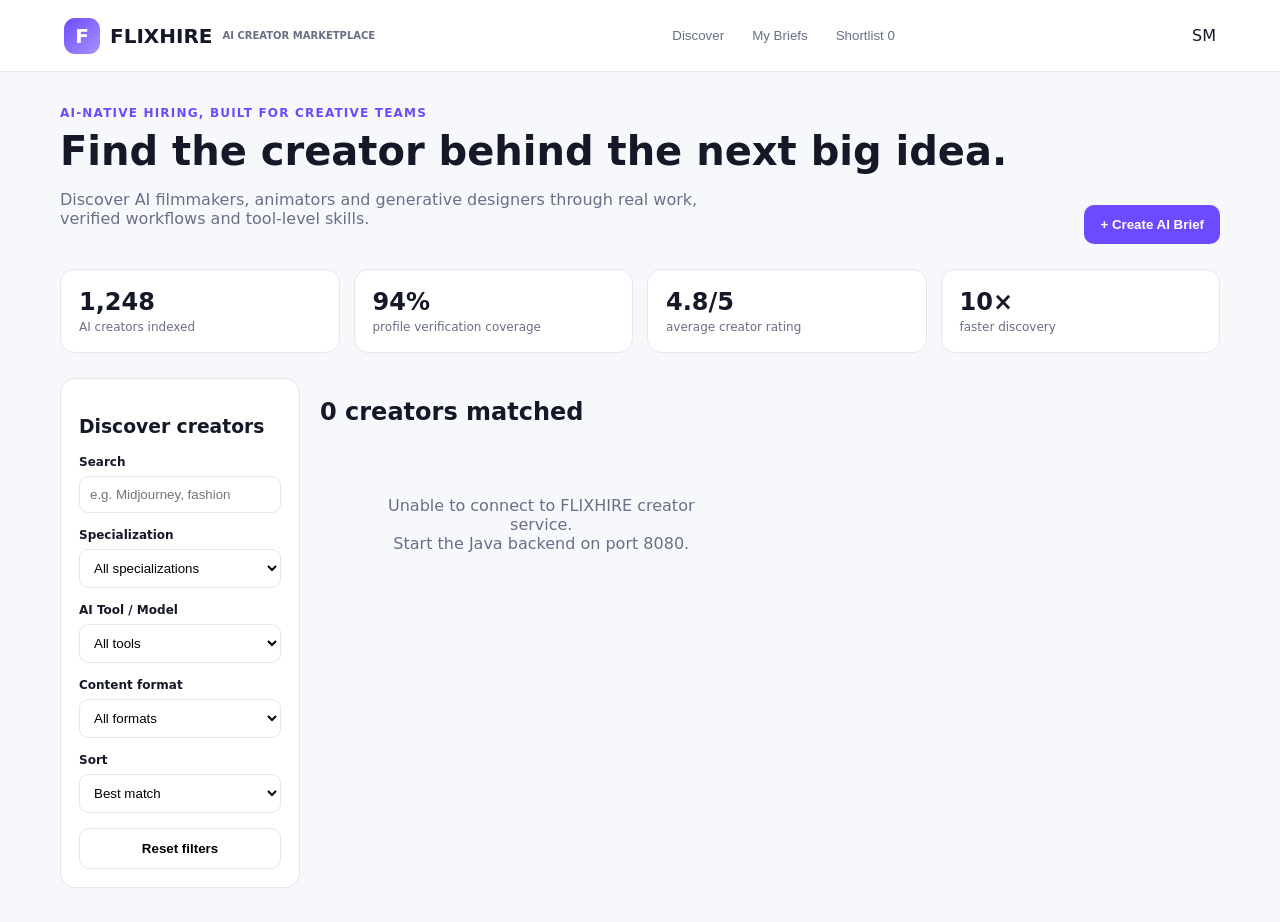
==== index.html @ e0f30b44 "Add files via upload" ====
<!doctype html><html lang="en"><head><meta charset="UTF-8"><meta name="viewport" content="width=device-width,initial-scale=1">
<title>FLIXHIRE — AI Creator Marketplace</title>
<style>
:root{--bg:#f7f8fc;--card:#fff;--text:#151827;--muted:#697084;--line:#e5e7ef;--accent:#6d4aff}*{box-sizing:border-box}body{margin:0;font-family:Inter,system-ui,sans-serif;background:var(--bg);color:var(--text)}
header{height:72px;background:#fff;border-bottom:1px solid var(--line);display:flex;align-items:center;justify-content:space-between;padding:0 5%;position:sticky;top:0;z-index:5}.logo{font-weight:900;font-size:20px;display:flex;align-items:center;gap:10px}.mark{width:36px;height:36px;border-radius:11px;background:linear-gradient(135deg,#6d4aff,#aa91ff);color:white;display:grid;place-items:center}nav button{border:0;background:transparent;padding:10px 14px;border-radius:9px;cursor:pointer;color:var(--muted)}nav button:hover{background:#f0eff8;color:var(--text)}
main{max-width:1200px;margin:auto;padding:34px 20px}.hero{display:flex;justify-content:space-between;gap:25px;align-items:end}.eyebrow{color:var(--accent);font-weight:800;font-size:12px;text-transform:uppercase;letter-spacing:.1em}.hero h1{font-size:40px;margin:8px 0}.hero p{color:var(--muted);max-width:680px}.btn{border:0;border-radius:10px;padding:12px 16px;font-weight:750;cursor:pointer}.primary{background:var(--accent);color:#fff}.secondary{background:#fff;border:1px solid var(--line)}
.stats{display:grid;grid-template-columns:repeat(4,1fr);gap:14px;margin:25px 0}.stat{background:var(--card);border:1px solid var(--line);padding:18px;border-radius:14px}.stat b{font-size:24px}.stat span{display:block;color:var(--muted);font-size:12px;margin-top:4px}.layout{display:grid;grid-template-columns:240px 1fr;gap:20px}.panel{background:#fff;border:1px solid var(--line);border-radius:15px}.filters{padding:18px;height:max-content}.field{margin:15px 0}.field label{font-size:12px;font-weight:750;display:block;margin-bottom:7px}.field input,.field select,.field textarea{width:100%;padding:10px;border:1px solid var(--line);border-radius:9px;background:#fff}.grid{display:grid;grid-template-columns:repeat(2,1fr);gap:15px}.card{padding:15px;cursor:pointer}.card:hover{box-shadow:0 15px 35px #1b1e2d12;transform:translateY(-2px)}.cover{height:130px;border-radius:11px;background:linear-gradient(135deg,#17192b,#7059e7);display:flex;align-items:end;padding:13px;color:#fff;font-weight:800}.top{display:flex;justify-content:space-between;margin-top:12px}.person{display:flex;gap:9px;align-items:center}.mini{width:40px;height:40px;border-radius:11px;background:#f0f1f6;display:grid;place-items:center;font-weight:800}.person small{display:block;color:var(--muted)}.verified{font-size:11px;background:#e8f8f1;color:#08764a;padding:5px 8px;border-radius:20px}.tags{display:flex;gap:5px;flex-wrap:wrap;margin:10px 0}.tag{font-size:11px;background:#f0f1f6;padding:5px 7px;border-radius:6px;color:#555d70}.meta{border-top:1px solid var(--line);padding-top:10px;display:flex;justify-content:space-between;color:var(--muted);font-size:12px}.match{color:var(--accent);font-weight:800}.empty{text-align:center;padding:50px;color:var(--muted)}.modal{position:fixed;inset:0;background:#0b0d1680;display:none;align-items:center;justify-content:center;padding:20px;z-index:20}.modal.show{display:flex}.dialog{background:#fff;max-width:720px;width:100%;max-height:90vh;overflow:auto;padding:24px;border-radius:18px}.close{float:right;border:0;background:#f0f1f6;border-radius:8px;width:34px;height:34px;cursor:pointer}.toast{position:fixed;right:20px;bottom:20px;background:#151827;color:#fff;padding:12px 16px;border-radius:10px;display:none;z-index:30}@media(max-width:850px){nav{display:none}.hero{flex-direction:column;align-items:start}.stats{grid-template-columns:1fr 1fr}.layout{grid-template-columns:1fr}.grid{grid-template-columns:1fr}}
</style></head><body><header><div class="logo"><div class="mark">F</div>FLIXHIRE <small style="color:#697084;font-size:10px">AI CREATOR MARKETPLACE</small></div><nav><button onclick="discover()">Discover</button><button onclick="brief()">My Briefs</button><button onclick="shortlisted()">Shortlist <span id="shortCount">0</span></button></nav><div>SM</div></header><main id="app"></main><div id="modal" class="modal" onclick="if(event.target.id==='modal')closeModal()"><div id="dialog" class="dialog"></div></div><div id="toast" class="toast"></div>
<script>
const API='http://localhost:8080/api';let shortlist=new Set(JSON.parse(localStorage.getItem('flixhireShortlist')||'[]'));
const esc=s=>String(s??'').replace(/[&<>"']/g,m=>({'&':'&amp;','<':'&lt;','>':'&gt;','"':'&quot;',"'":'&#39;'}[m]));
function save(){localStorage.setItem('flixhireShortlist',JSON.stringify([...shortlist]));document.getElementById('shortCount').textContent=shortlist.size}function toast(t){let x=document.getElementById('toast');x.textContent=t;x.style.display='block';setTimeout(()=>x.style.display='none',2200)}
function params(){let f=document.getElementById('filterForm');let p=new URLSearchParams(new FormData(f));for(let [k,v] of [...p])if(!v)p.delete(k);return p}
async function load(){let g=document.getElementById('grid');g.innerHTML='<div class="empty">Finding matching creators...</div>';try{let r=await fetch(API+'/creators?'+params());if(!r.ok)throw Error();let d=await r.json();document.getElementById('count').textContent=d.length;g.innerHTML=d.length?d.map(card).join(''):'<div class="empty">No creators match these filters.<br><button class="btn secondary" onclick="resetFilters()">Clear filters</button></div>'}catch(e){g.innerHTML='<div class="empty">Unable to connect to FLIXHIRE creator service.<br>Start the Java backend on port 8080.</div>'}}
function card(c){return `<article class="panel card" onclick="profile(${c.id})"><div class="cover">${esc(c.role)}</div><div class="top"><div class="person"><div class="mini">${esc(c.name.split(' ').map(x=>x[0]).join(''))}</div><div><b>${esc(c.name)}</b><small>${esc(c.role)}</small></div></div>${c.verified?'<span class="verified">✓ Verified</span>':''}</div><div class="tags">${c.tools.map(x=>`<span class="tag">${esc(x)}</span>`).join('')}${c.formats.map(x=>`<span class="tag">${esc(x)}</span>`).join('')}</div><div class="meta"><span>★ ${c.rating} · $${c.rate}/hr</span><span class="match">${c.match}% match</span></div></article>`}
function resetFilters(){document.getElementById('filterForm').reset();load()}async function profile(id){let c=await(await fetch(API+'/creators/'+id)).json();document.getElementById('dialog').innerHTML=`<button class="close" onclick="closeModal()">×</button><h2>${esc(c.name)}</h2><p style="color:#697084">${esc(c.role)} · ${esc(c.specialization)}</p><p>${esc(c.description)}</p><h4>AI tools</h4><div class="tags">${c.tools.map(x=>`<span class="tag">${esc(x)}</span>`).join('')}</div><h4>Workflow</h4><p>${esc(c.workflow)}</p><h4>Match score</h4><strong style="font-size:30px;color:#6d4aff">${c.match}%</strong><p>Based on tools, specialization and content format.</p><button class="btn secondary" onclick="toggle(${c.id})">${shortlist.has(c.id)?'✓ Shortlisted':'＋ Shortlist'}</button> <button class="btn primary" onclick="invite('${esc(c.name)}')">Invite to project</button>`;document.getElementById('modal').classList.add('show')}
function toggle(id){shortlist.has(id)?shortlist.delete(id):shortlist.add(id);save();profile(id);toast(shortlist.has(id)?'Creator added to shortlist':'Removed from shortlist')}function invite(n){closeModal();toast('Invitation sent to '+n)}function closeModal(){document.getElementById('modal').classList.remove('show')}
function brief(){document.getElementById('dialog').innerHTML=`<button class="close" onclick="closeModal()">×</button><div class="eyebrow">AI-ASSISTED BRIEF BUILDER</div><h2>Turn an idea into a creator-ready brief</h2><textarea id="idea" rows="6" placeholder="We need a 20-second premium skincare ad for Instagram..."></textarea><br><br><button class="btn primary" onclick="generateBrief()">✦ Generate structured brief</button><div id="generated"></div>`;document.getElementById('modal').classList.add('show')}
function generateBrief(){let i=esc(document.getElementById('idea').value||'Premium skincare campaign');document.getElementById('generated').innerHTML=`<div style="background:#f2efff;padding:15px;border-radius:12px;margin-top:15px"><b>✦ AI-generated brief</b><p><b>Campaign:</b> Premium skincare social campaign<br><b>Content:</b> 20-second hero video<br><b>Style:</b> Clean, premium, soft morning light<br><b>Platform:</b> Instagram<br><b>Format:</b> 9:16, 1080×1920<br><b>Preferred tools:</b> Runway Gen-3 / Kling<br><b>Idea:</b> ${i}</p><button class="btn primary" onclick="closeModal();toast('Brief published successfully')">Publish brief</button></div>`}
function discover(){app.innerHTML=`<section class="hero"><div><div class="eyebrow">AI-native hiring, built for creative teams</div><h1>Find the creator behind the next big idea.</h1><p>Discover AI filmmakers, animators and generative designers through real work, verified workflows and tool-level skills.</p></div><button class="btn primary" onclick="brief()">+ Create AI Brief</button></section><div class="stats"><div class="stat"><b>1,248</b><span>AI creators indexed</span></div><div class="stat"><b>94%</b><span>profile verification coverage</span></div><div class="stat"><b>4.8/5</b><span>average creator rating</span></div><div class="stat"><b>10×</b><span>faster discovery</span></div></div><div class="layout"><aside class="panel filters"><h3>Discover creators</h3><form id="filterForm" oninput="load()"><div class="field"><label>Search</label><input name="search" placeholder="e.g. Midjourney, fashion"></div><div class="field"><label>Specialization</label><select name="specialization"><option value="">All specializations</option><option>AI Filmmaking</option><option>AI Animation</option><option>Generative Design</option><option>Product Ads</option></select></div><div class="field"><label>AI Tool / Model</label><select name="tool"><option value="">All tools</option><option>Runway Gen-3</option><option>Kling</option><option>Midjourney</option><option>ComfyUI</option><option>Stable Diffusion</option><option>FLUX</option><option>Adobe Firefly</option></select></div><div class="field"><label>Content format</label><select name="format"><option value="">All formats</option><option>Video</option><option>Image</option><option>3D / Animation</option></select></div><div class="field"><label>Sort</label><select name="sort"><option value="match">Best match</option><option value="rating">Top rated</option><option value="rate">Lowest rate</option></select></div></form><button class="btn secondary" style="width:100%" onclick="resetFilters()">Reset filters</button></aside><section><div style="margin-bottom:12px"><h2><span id="count">0</span> creators matched</h2></div><div id="grid" class="grid"></div></section></div>`;load()}
function shortlisted(){app.innerHTML='<h1>Shortlisted Creators</h1><p style="color:#697084">Creators you selected for your projects.</p><div id="grid" class="grid"></div>';fetch(API+'/creators').then(r=>r.json()).then(d=>{let x=d.filter(c=>shortlist.has(c.id));grid.innerHTML=x.length?x.map(card).join(''):'<div class="empty">No creators shortlisted yet. Go to Discover and select creators.</div>'})}
function showShortCount(){document.getElementById('shortCount').textContent=shortlist.size}showShortCount();discover();
</script></body></html>
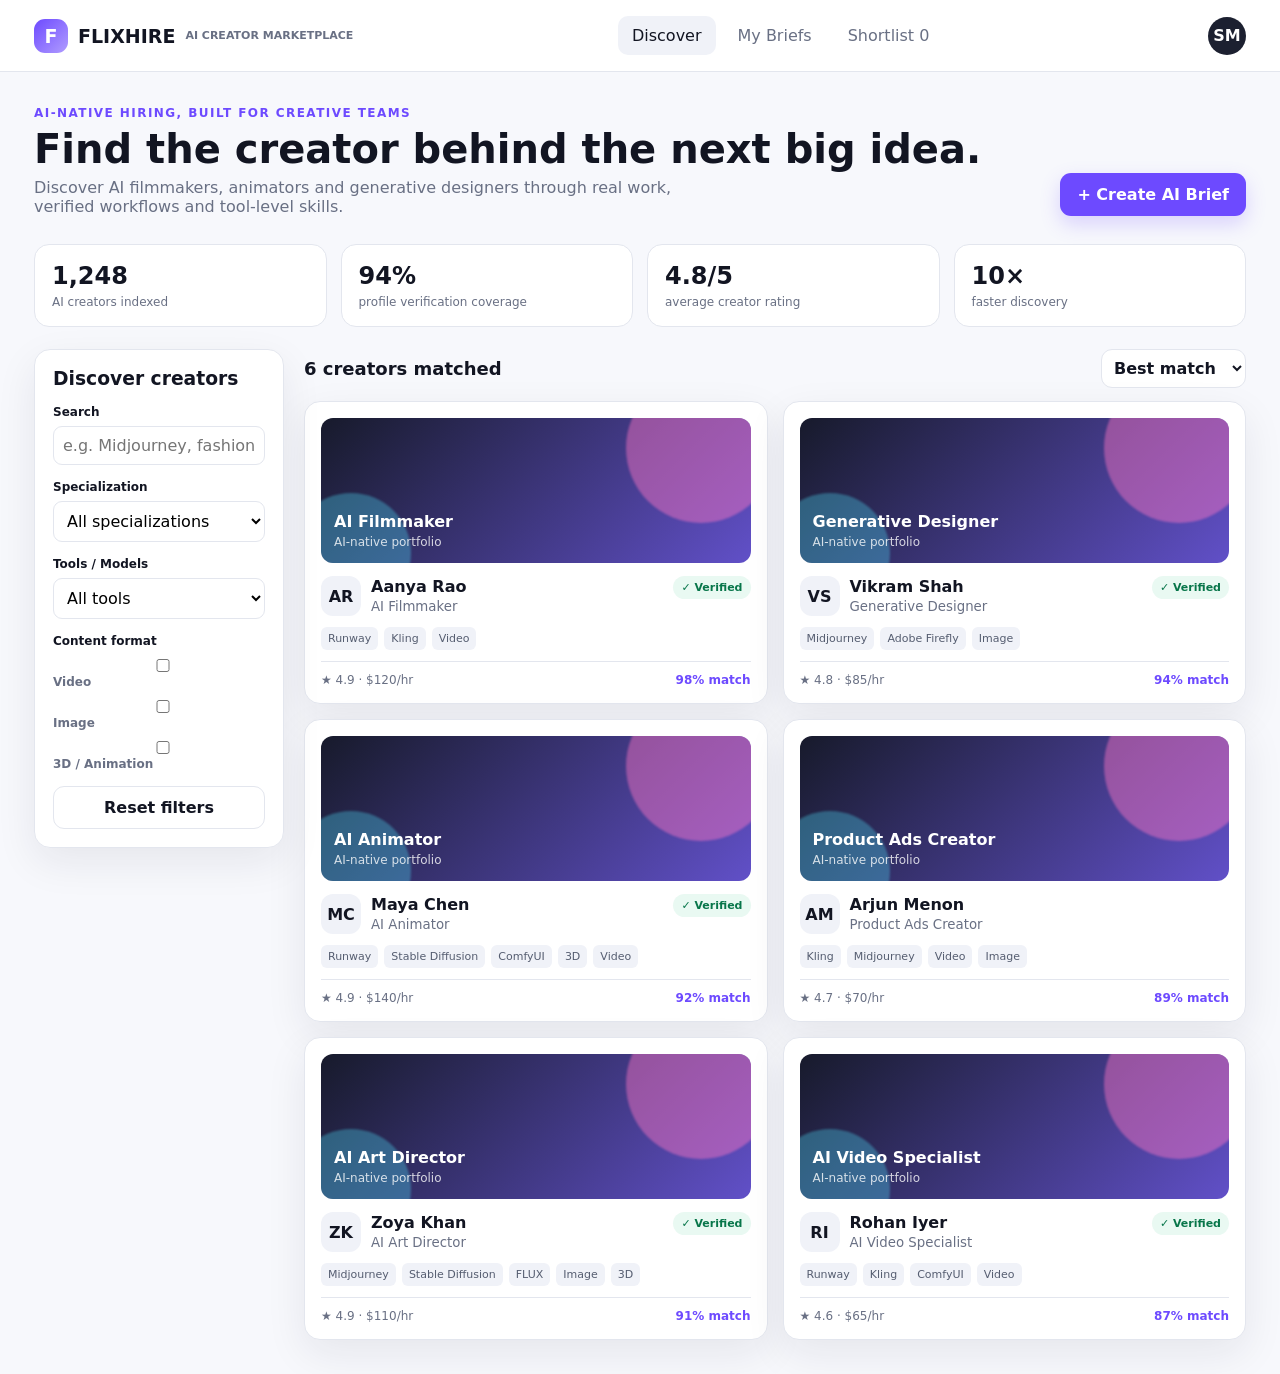
==== commit 2fd31f56: "Update print statement from 'Hello' to 'Goodbye'" ====
--- a/index.html
+++ b/index.html
@@ -1,23 +1,778 @@
-<!doctype html><html lang="en"><head><meta charset="UTF-8"><meta name="viewport" content="width=device-width,initial-scale=1">
+<!doctype html>
+<html lang="en">
+<head>
+<meta charset="utf-8">
+<meta name="viewport" content="width=device-width,initial-scale=1">
 <title>FLIXHIRE — AI Creator Marketplace</title>
 <style>
-:root{--bg:#f7f8fc;--card:#fff;--text:#151827;--muted:#697084;--line:#e5e7ef;--accent:#6d4aff}*{box-sizing:border-box}body{margin:0;font-family:Inter,system-ui,sans-serif;background:var(--bg);color:var(--text)}
-header{height:72px;background:#fff;border-bottom:1px solid var(--line);display:flex;align-items:center;justify-content:space-between;padding:0 5%;position:sticky;top:0;z-index:5}.logo{font-weight:900;font-size:20px;display:flex;align-items:center;gap:10px}.mark{width:36px;height:36px;border-radius:11px;background:linear-gradient(135deg,#6d4aff,#aa91ff);color:white;display:grid;place-items:center}nav button{border:0;background:transparent;padding:10px 14px;border-radius:9px;cursor:pointer;color:var(--muted)}nav button:hover{background:#f0eff8;color:var(--text)}
-main{max-width:1200px;margin:auto;padding:34px 20px}.hero{display:flex;justify-content:space-between;gap:25px;align-items:end}.eyebrow{color:var(--accent);font-weight:800;font-size:12px;text-transform:uppercase;letter-spacing:.1em}.hero h1{font-size:40px;margin:8px 0}.hero p{color:var(--muted);max-width:680px}.btn{border:0;border-radius:10px;padding:12px 16px;font-weight:750;cursor:pointer}.primary{background:var(--accent);color:#fff}.secondary{background:#fff;border:1px solid var(--line)}
-.stats{display:grid;grid-template-columns:repeat(4,1fr);gap:14px;margin:25px 0}.stat{background:var(--card);border:1px solid var(--line);padding:18px;border-radius:14px}.stat b{font-size:24px}.stat span{display:block;color:var(--muted);font-size:12px;margin-top:4px}.layout{display:grid;grid-template-columns:240px 1fr;gap:20px}.panel{background:#fff;border:1px solid var(--line);border-radius:15px}.filters{padding:18px;height:max-content}.field{margin:15px 0}.field label{font-size:12px;font-weight:750;display:block;margin-bottom:7px}.field input,.field select,.field textarea{width:100%;padding:10px;border:1px solid var(--line);border-radius:9px;background:#fff}.grid{display:grid;grid-template-columns:repeat(2,1fr);gap:15px}.card{padding:15px;cursor:pointer}.card:hover{box-shadow:0 15px 35px #1b1e2d12;transform:translateY(-2px)}.cover{height:130px;border-radius:11px;background:linear-gradient(135deg,#17192b,#7059e7);display:flex;align-items:end;padding:13px;color:#fff;font-weight:800}.top{display:flex;justify-content:space-between;margin-top:12px}.person{display:flex;gap:9px;align-items:center}.mini{width:40px;height:40px;border-radius:11px;background:#f0f1f6;display:grid;place-items:center;font-weight:800}.person small{display:block;color:var(--muted)}.verified{font-size:11px;background:#e8f8f1;color:#08764a;padding:5px 8px;border-radius:20px}.tags{display:flex;gap:5px;flex-wrap:wrap;margin:10px 0}.tag{font-size:11px;background:#f0f1f6;padding:5px 7px;border-radius:6px;color:#555d70}.meta{border-top:1px solid var(--line);padding-top:10px;display:flex;justify-content:space-between;color:var(--muted);font-size:12px}.match{color:var(--accent);font-weight:800}.empty{text-align:center;padding:50px;color:var(--muted)}.modal{position:fixed;inset:0;background:#0b0d1680;display:none;align-items:center;justify-content:center;padding:20px;z-index:20}.modal.show{display:flex}.dialog{background:#fff;max-width:720px;width:100%;max-height:90vh;overflow:auto;padding:24px;border-radius:18px}.close{float:right;border:0;background:#f0f1f6;border-radius:8px;width:34px;height:34px;cursor:pointer}.toast{position:fixed;right:20px;bottom:20px;background:#151827;color:#fff;padding:12px 16px;border-radius:10px;display:none;z-index:30}@media(max-width:850px){nav{display:none}.hero{flex-direction:column;align-items:start}.stats{grid-template-columns:1fr 1fr}.layout{grid-template-columns:1fr}.grid{grid-template-columns:1fr}}
-</style></head><body><header><div class="logo"><div class="mark">F</div>FLIXHIRE <small style="color:#697084;font-size:10px">AI CREATOR MARKETPLACE</small></div><nav><button onclick="discover()">Discover</button><button onclick="brief()">My Briefs</button><button onclick="shortlisted()">Shortlist <span id="shortCount">0</span></button></nav><div>SM</div></header><main id="app"></main><div id="modal" class="modal" onclick="if(event.target.id==='modal')closeModal()"><div id="dialog" class="dialog"></div></div><div id="toast" class="toast"></div>
+:root{--bg:#f7f8fc;--surface:#fff;--surface2:#f0f2f8;--text:#121522;--muted:#697084;--line:#e3e6ee;--accent:#6d4aff;--accent2:#8b72ff;--green:#18a86b;--shadow:0 14px 40px rgba(28,31,52,.08)}
+*{box-sizing:border-box}
+body{margin:0;font-family:Inter,ui-sans-serif,system-ui,-apple-system,Segoe UI,sans-serif;background:var(--bg);color:var(--text)}
+button,input,select,textarea{font:inherit}
+.app{min-height:100vh;background:var(--bg)}
+header{height:72px;background:rgba(255,255,255,.92);border-bottom:1px solid var(--line);display:flex;align-items:center;justify-content:space-between;padding:0 34px;position:sticky;top:0;z-index:20;backdrop-filter:blur(12px)}
+.logo{display:flex;gap:10px;align-items:center;font-weight:800;font-size:19px}
+.mark{width:34px;height:34px;border-radius:11px;background:linear-gradient(135deg,var(--accent),#b09cff);display:grid;place-items:center;color:white;font-weight:900}
+.nav{display:flex;gap:8px}
+.nav button{border:0;background:transparent;padding:10px 14px;border-radius:10px;color:var(--muted);cursor:pointer}
+.nav button.active,.nav button:hover{background:var(--surface2);color:var(--text)}
+.avatar{width:38px;height:38px;border-radius:50%;background:#1c2030;color:white;display:grid;place-items:center;font-weight:700}
+main{max-width:1280px;margin:auto;padding:34px}
+.hero{display:flex;justify-content:space-between;gap:30px;align-items:flex-end;margin-bottom:28px}
+.eyebrow{font-size:12px;text-transform:uppercase;letter-spacing:.12em;color:var(--accent);font-weight:800}
+.hero h1{font-size:40px;line-height:1.05;margin:8px 0}
+.hero p{color:var(--muted);max-width:650px;margin:0}
+.primary{border:0;background:var(--accent);color:white;padding:12px 17px;border-radius:11px;font-weight:750;cursor:pointer;box-shadow:0 8px 20px rgba(109,74,255,.22)}
+.secondary{border:1px solid var(--line);background:white;color:var(--text);padding:11px 15px;border-radius:11px;font-weight:700;cursor:pointer}
+.stats{display:grid;grid-template-columns:repeat(4,1fr);gap:14px;margin-bottom:22px}
+.stat{background:var(--surface);border:1px solid var(--line);border-radius:15px;padding:17px}
+.stat b{font-size:24px}
+.stat span{display:block;color:var(--muted);font-size:12px;margin-top:5px}
+.layout{display:grid;grid-template-columns:250px 1fr;gap:20px}
+.panel{background:var(--surface);border:1px solid var(--line);border-radius:16px;box-shadow:var(--shadow)}
+.filters{padding:18px;height:max-content;position:sticky;top:90px}
+.filters h3{margin:0 0 16px}
+.field{margin:15px 0}
+.field label{display:block;font-size:12px;font-weight:750;margin-bottom:7px}
+.field input,.field select{width:100%;border:1px solid var(--line);border-radius:9px;padding:9px;background:white}
+.check{display:flex;gap:8px;align-items:center;font-size:13px;color:var(--muted);margin:8px 0}
+.resultsHead{display:flex;justify-content:space-between;align-items:center;margin-bottom:13px}
+.resultsHead h2{font-size:18px;margin:0}
+.creatorGrid{display:grid;grid-template-columns:repeat(2,1fr);gap:15px}
+.creator{padding:16px;transition:.2s;cursor:pointer}
+.creator:hover{transform:translateY(-2px);box-shadow:0 18px 42px rgba(28,31,52,.12)}
+.cover{height:145px;border-radius:12px;background:linear-gradient(135deg,#171a2b,#6150c8);position:relative;overflow:hidden;display:flex;align-items:flex-end;padding:13px;color:white}
+.cover:before,.cover:after{content:"";position:absolute;border-radius:50%;filter:blur(1px)}
+.cover:before{width:150px;height:150px;background:#ff75c3;opacity:.45;right:-25px;top:-45px}
+.cover:after{width:120px;height:120px;background:#50e7ff;opacity:.32;left:-30px;bottom:-50px}
+.coverText{position:relative;z-index:1;font-weight:800;font-size:16px}
+.creatorTop{display:flex;justify-content:space-between;gap:12px;margin-top:13px}
+.person{display:flex;gap:10px;align-items:center}
+.mini{width:40px;height:40px;border-radius:12px;background:var(--surface2);display:grid;place-items:center;font-weight:800}
+.person b{display:block}
+.person small{color:var(--muted)}
+.verified{font-size:11px;background:#e9f9f2;color:#08764a;padding:5px 8px;border-radius:20px;font-weight:750;height:max-content}
+.tags{display:flex;flex-wrap:wrap;gap:6px;margin:11px 0}
+.tag{font-size:11px;background:var(--surface2);padding:5px 7px;border-radius:6px;color:#555d70}
+.meta{display:flex;justify-content:space-between;color:var(--muted);font-size:12px;border-top:1px solid var(--line);padding-top:11px}
+.match{color:var(--accent);font-weight:800}
+.empty{display:none;text-align:center;padding:50px;color:var(--muted)}
+.modal{position:fixed;inset:0;background:rgba(11,13,22,.5);display:none;align-items:center;justify-content:center;padding:20px;z-index:50}
+.modal.show{display:flex}
+.dialog{background:white;width:min(720px,100%);max-height:90vh;overflow:auto;border-radius:20px;padding:24px;box-shadow:0 30px 80px rgba(0,0,0,.25)}
+.dialogHead{display:flex;justify-content:space-between}
+.close{border:0;background:var(--surface2);border-radius:9px;width:36px;height:36px;cursor:pointer}
+.briefGrid{display:grid;grid-template-columns:1fr 1fr;gap:14px}
+.dialog textarea{width:100%;min-height:100px;border:1px solid var(--line);border-radius:10px;padding:10px;resize:vertical}
+.dialog .wide{grid-column:1/-1}
+.aiBox{margin:16px 0;padding:14px;border-radius:12px;background:#f2efff;border:1px solid #ded6ff}
+.aiBox b{color:var(--accent)}
+.detail{display:grid;grid-template-columns:1fr 1fr;gap:20px}
+.portfolioBig{height:250px;border-radius:14px;background:linear-gradient(135deg,#16192b,#8a6dff);display:grid;place-items:center;color:white;font-size:24px;font-weight:850}
+.detail h2{margin:0}
+.detail p{color:var(--muted);line-height:1.6}
+.signal{display:flex;gap:9px;align-items:center;margin:9px 0;font-size:13px}
+.dot{width:8px;height:8px;border-radius:50%;background:var(--green)}
+@media(max-width:900px){
+header{padding:0 15px}
+.nav{display:none}
+main{padding:22px 15px}
+.hero{align-items:flex-start;flex-direction:column}
+.stats{grid-template-columns:1fr 1fr}
+.layout{grid-template-columns:1fr}
+.filters{position:static}
+.creatorGrid{grid-template-columns:1fr}
+.detail{grid-template-columns:1fr}
+}
+</style>
+</head>
+
+<body>
+<div class="app">
+
+<header>
+<div class="logo">
+<div class="mark">F</div>
+FLIXHIRE
+<span style="font-size:11px;color:var(--muted);font-weight:600">AI CREATOR MARKETPLACE</span>
+</div>
+
+<div class="nav">
+<button class="active" onclick="showView('discover',this)">Discover</button>
+<button onclick="showView('briefs',this)">My Briefs</button>
+<button onclick="showView('shortlist',this)">Shortlist <span id="shortCount">0</span></button>
+</div>
+
+<div class="avatar">SM</div>
+</header>
+
+<main>
+
+<section class="hero">
+<div>
+<div class="eyebrow">AI-native hiring, built for creative teams</div>
+<h1>Find the creator behind the next big idea.</h1>
+<p>Discover AI filmmakers, animators and generative designers through real work, verified workflows and tool-level skills.</p>
+</div>
+
+<button class="primary" onclick="openBrief()">+ Create AI Brief</button>
+</section>
+
+<div class="stats">
+<div class="stat"><b>1,248</b><span>AI creators indexed</span></div>
+<div class="stat"><b>94%</b><span>profile verification coverage</span></div>
+<div class="stat"><b>4.8/5</b><span>average creator rating</span></div>
+<div class="stat"><b>10×</b><span>faster discovery</span></div>
+</div>
+
+<div class="layout">
+
+<aside class="panel filters">
+<h3>Discover creators</h3>
+
+<div class="field">
+<label>Search</label>
+<input id="search" placeholder="e.g. Midjourney, fashion" oninput="filterCreators()">
+</div>
+
+<div class="field">
+<label>Specialization</label>
+<select id="spec" onchange="filterCreators()">
+<option value="">All specializations</option>
+<option>AI Filmmaking</option>
+<option>AI Animation</option>
+<option>Generative Design</option>
+<option>Product Ads</option>
+</select>
+</div>
+
+<div class="field">
+<label>Tools / Models</label>
+<select id="tool" onchange="filterCreators()">
+<option value="">All tools</option>
+<option>Midjourney</option>
+<option>Runway</option>
+<option>Adobe Firefly</option>
+<option>Stable Diffusion</option>
+<option>Kling</option>
+</select>
+</div>
+
+<div class="field">
+<label>Content format</label>
+
+<label class="check">
+<input type="checkbox" value="Video" onchange="filterCreators()"> Video
+</label>
+
+<label class="check">
+<input type="checkbox" value="Image" onchange="filterCreators()"> Image
+</label>
+
+<label class="check">
+<input type="checkbox" value="3D" onchange="filterCreators()"> 3D / Animation
+</label>
+</div>
+
+<button class="secondary" style="width:100%" onclick="resetFilters()">Reset filters</button>
+</aside>
+
+<section>
+
+<div class="resultsHead">
+<h2><span id="resultCount">6</span> creators matched</h2>
+
+<select class="secondary" style="padding:8px" onchange="sortCreators(this.value)">
+<option value="match">Best match</option>
+<option value="rating">Top rated</option>
+<option value="rate">Lowest rate</option>
+</select>
+</div>
+
+<div class="creatorGrid" id="grid"></div>
+
+<div class="empty panel" id="empty">
+No creators match these filters.
+<br>
+<button class="secondary" style="margin-top:12px" onclick="resetFilters()">Clear filters</button>
+</div>
+
+</section>
+</div>
+</main>
+
+<div class="modal" id="modal">
+<div class="dialog" id="dialog"></div>
+</div>
+
+</div>
+
 <script>
-const API='http://localhost:8080/api';let shortlist=new Set(JSON.parse(localStorage.getItem('flixhireShortlist')||'[]'));
-const esc=s=>String(s??'').replace(/[&<>"']/g,m=>({'&':'&amp;','<':'&lt;','>':'&gt;','"':'&quot;',"'":'&#39;'}[m]));
-function save(){localStorage.setItem('flixhireShortlist',JSON.stringify([...shortlist]));document.getElementById('shortCount').textContent=shortlist.size}function toast(t){let x=document.getElementById('toast');x.textContent=t;x.style.display='block';setTimeout(()=>x.style.display='none',2200)}
-function params(){let f=document.getElementById('filterForm');let p=new URLSearchParams(new FormData(f));for(let [k,v] of [...p])if(!v)p.delete(k);return p}
-async function load(){let g=document.getElementById('grid');g.innerHTML='<div class="empty">Finding matching creators...</div>';try{let r=await fetch(API+'/creators?'+params());if(!r.ok)throw Error();let d=await r.json();document.getElementById('count').textContent=d.length;g.innerHTML=d.length?d.map(card).join(''):'<div class="empty">No creators match these filters.<br><button class="btn secondary" onclick="resetFilters()">Clear filters</button></div>'}catch(e){g.innerHTML='<div class="empty">Unable to connect to FLIXHIRE creator service.<br>Start the Java backend on port 8080.</div>'}}
-function card(c){return `<article class="panel card" onclick="profile(${c.id})"><div class="cover">${esc(c.role)}</div><div class="top"><div class="person"><div class="mini">${esc(c.name.split(' ').map(x=>x[0]).join(''))}</div><div><b>${esc(c.name)}</b><small>${esc(c.role)}</small></div></div>${c.verified?'<span class="verified">✓ Verified</span>':''}</div><div class="tags">${c.tools.map(x=>`<span class="tag">${esc(x)}</span>`).join('')}${c.formats.map(x=>`<span class="tag">${esc(x)}</span>`).join('')}</div><div class="meta"><span>★ ${c.rating} · $${c.rate}/hr</span><span class="match">${c.match}% match</span></div></article>`}
-function resetFilters(){document.getElementById('filterForm').reset();load()}async function profile(id){let c=await(await fetch(API+'/creators/'+id)).json();document.getElementById('dialog').innerHTML=`<button class="close" onclick="closeModal()">×</button><h2>${esc(c.name)}</h2><p style="color:#697084">${esc(c.role)} · ${esc(c.specialization)}</p><p>${esc(c.description)}</p><h4>AI tools</h4><div class="tags">${c.tools.map(x=>`<span class="tag">${esc(x)}</span>`).join('')}</div><h4>Workflow</h4><p>${esc(c.workflow)}</p><h4>Match score</h4><strong style="font-size:30px;color:#6d4aff">${c.match}%</strong><p>Based on tools, specialization and content format.</p><button class="btn secondary" onclick="toggle(${c.id})">${shortlist.has(c.id)?'✓ Shortlisted':'＋ Shortlist'}</button> <button class="btn primary" onclick="invite('${esc(c.name)}')">Invite to project</button>`;document.getElementById('modal').classList.add('show')}
-function toggle(id){shortlist.has(id)?shortlist.delete(id):shortlist.add(id);save();profile(id);toast(shortlist.has(id)?'Creator added to shortlist':'Removed from shortlist')}function invite(n){closeModal();toast('Invitation sent to '+n)}function closeModal(){document.getElementById('modal').classList.remove('show')}
-function brief(){document.getElementById('dialog').innerHTML=`<button class="close" onclick="closeModal()">×</button><div class="eyebrow">AI-ASSISTED BRIEF BUILDER</div><h2>Turn an idea into a creator-ready brief</h2><textarea id="idea" rows="6" placeholder="We need a 20-second premium skincare ad for Instagram..."></textarea><br><br><button class="btn primary" onclick="generateBrief()">✦ Generate structured brief</button><div id="generated"></div>`;document.getElementById('modal').classList.add('show')}
-function generateBrief(){let i=esc(document.getElementById('idea').value||'Premium skincare campaign');document.getElementById('generated').innerHTML=`<div style="background:#f2efff;padding:15px;border-radius:12px;margin-top:15px"><b>✦ AI-generated brief</b><p><b>Campaign:</b> Premium skincare social campaign<br><b>Content:</b> 20-second hero video<br><b>Style:</b> Clean, premium, soft morning light<br><b>Platform:</b> Instagram<br><b>Format:</b> 9:16, 1080×1920<br><b>Preferred tools:</b> Runway Gen-3 / Kling<br><b>Idea:</b> ${i}</p><button class="btn primary" onclick="closeModal();toast('Brief published successfully')">Publish brief</button></div>`}
-function discover(){app.innerHTML=`<section class="hero"><div><div class="eyebrow">AI-native hiring, built for creative teams</div><h1>Find the creator behind the next big idea.</h1><p>Discover AI filmmakers, animators and generative designers through real work, verified workflows and tool-level skills.</p></div><button class="btn primary" onclick="brief()">+ Create AI Brief</button></section><div class="stats"><div class="stat"><b>1,248</b><span>AI creators indexed</span></div><div class="stat"><b>94%</b><span>profile verification coverage</span></div><div class="stat"><b>4.8/5</b><span>average creator rating</span></div><div class="stat"><b>10×</b><span>faster discovery</span></div></div><div class="layout"><aside class="panel filters"><h3>Discover creators</h3><form id="filterForm" oninput="load()"><div class="field"><label>Search</label><input name="search" placeholder="e.g. Midjourney, fashion"></div><div class="field"><label>Specialization</label><select name="specialization"><option value="">All specializations</option><option>AI Filmmaking</option><option>AI Animation</option><option>Generative Design</option><option>Product Ads</option></select></div><div class="field"><label>AI Tool / Model</label><select name="tool"><option value="">All tools</option><option>Runway Gen-3</option><option>Kling</option><option>Midjourney</option><option>ComfyUI</option><option>Stable Diffusion</option><option>FLUX</option><option>Adobe Firefly</option></select></div><div class="field"><label>Content format</label><select name="format"><option value="">All formats</option><option>Video</option><option>Image</option><option>3D / Animation</option></select></div><div class="field"><label>Sort</label><select name="sort"><option value="match">Best match</option><option value="rating">Top rated</option><option value="rate">Lowest rate</option></select></div></form><button class="btn secondary" style="width:100%" onclick="resetFilters()">Reset filters</button></aside><section><div style="margin-bottom:12px"><h2><span id="count">0</span> creators matched</h2></div><div id="grid" class="grid"></div></section></div>`;load()}
-function shortlisted(){app.innerHTML='<h1>Shortlisted Creators</h1><p style="color:#697084">Creators you selected for your projects.</p><div id="grid" class="grid"></div>';fetch(API+'/creators').then(r=>r.json()).then(d=>{let x=d.filter(c=>shortlist.has(c.id));grid.innerHTML=x.length?x.map(card).join(''):'<div class="empty">No creators shortlisted yet. Go to Discover and select creators.</div>'})}
-function showShortCount(){document.getElementById('shortCount').textContent=shortlist.size}showShortCount();discover();
-</script></body></html>+
+/* =========================================
+   FLIXHIRE FRONTEND-ONLY DEMO DATA
+   No backend or localhost required
+========================================= */
+
+const creators = [
+
+{
+id:1,
+name:'Aanya Rao',
+role:'AI Filmmaker',
+spec:'AI Filmmaking',
+tools:['Runway','Kling'],
+formats:['Video'],
+rating:4.9,
+rate:120,
+match:98,
+verified:true,
+desc:'Cinematic brand films and product narratives. Strong in storyboarding, image-to-video and controlled motion workflows.'
+},
+
+{
+id:2,
+name:'Vikram Shah',
+role:'Generative Designer',
+spec:'Generative Design',
+tools:['Midjourney','Adobe Firefly'],
+formats:['Image'],
+rating:4.8,
+rate:85,
+match:94,
+verified:true,
+desc:'Campaign key visuals, fashion concepts and high-volume social creative with consistent visual systems.'
+},
+
+{
+id:3,
+name:'Maya Chen',
+role:'AI Animator',
+spec:'AI Animation',
+tools:['Runway','Stable Diffusion','ComfyUI'],
+formats:['3D','Video'],
+rating:4.9,
+rate:140,
+match:92,
+verified:true,
+desc:'Stylized animation, character concepts and motion design with production-ready handoff workflows.'
+},
+
+{
+id:4,
+name:'Arjun Menon',
+role:'Product Ads Creator',
+spec:'Product Ads',
+tools:['Kling','Midjourney'],
+formats:['Video','Image'],
+rating:4.7,
+rate:70,
+match:89,
+verified:false,
+desc:'Performance-focused product ads for D2C brands, optimized for short-form social platforms.'
+},
+
+{
+id:5,
+name:'Zoya Khan',
+role:'AI Art Director',
+spec:'Generative Design',
+tools:['Midjourney','Stable Diffusion','FLUX'],
+formats:['Image','3D'],
+rating:4.9,
+rate:110,
+match:91,
+verified:true,
+desc:'Art direction, visual identity and concept development for premium lifestyle and technology brands.'
+},
+
+{
+id:6,
+name:'Rohan Iyer',
+role:'AI Video Specialist',
+spec:'AI Filmmaking',
+tools:['Runway','Kling','ComfyUI'],
+formats:['Video'],
+rating:4.6,
+rate:65,
+match:87,
+verified:true,
+desc:'Fast-turnaround UGC-style ads, motion graphics and product explainers for growth teams.'
+}
+
+];
+
+let shortlist = new Set(
+JSON.parse(localStorage.getItem('flixhireShortlist') || '[]')
+);
+
+function saveShortlist(){
+localStorage.setItem(
+'flixhireShortlist',
+JSON.stringify([...shortlist])
+);
+
+document.getElementById('shortCount').textContent = shortlist.size;
+}
+
+function render(list = creators){
+
+const grid = document.getElementById('grid');
+
+grid.innerHTML = list.map(c => `
+
+<article class="panel creator" onclick="openProfile(${c.id})">
+
+<div class="cover">
+
+<div class="coverText">
+${c.role}
+<br>
+<span style="font-size:12px;font-weight:500;opacity:.8">
+AI-native portfolio
+</span>
+</div>
+
+</div>
+
+<div class="creatorTop">
+
+<div class="person">
+
+<div class="mini">
+${c.name.split(' ').map(x => x[0]).join('')}
+</div>
+
+<div>
+<b>${c.name}</b>
+<small>${c.role}</small>
+</div>
+
+</div>
+
+${c.verified
+? '<span class="verified">✓ Verified</span>'
+: ''}
+
+</div>
+
+<div class="tags">
+
+${c.tools.map(x => `<span class="tag">${x}</span>`).join('')}
+
+${c.formats.map(x => `<span class="tag">${x}</span>`).join('')}
+
+</div>
+
+<div class="meta">
+
+<span>
+★ ${c.rating} · $${c.rate}/hr
+</span>
+
+<span class="match">
+${c.match}% match
+</span>
+
+</div>
+
+</article>
+
+`).join('');
+
+document.getElementById('resultCount').textContent = list.length;
+
+document.getElementById('empty').style.display =
+list.length ? 'none' : 'block';
+
+}
+
+function filterCreators(){
+
+const q =
+document.getElementById('search').value.toLowerCase();
+
+const s =
+document.getElementById('spec').value;
+
+const t =
+document.getElementById('tool').value;
+
+const formats =
+[
+...document.querySelectorAll(
+'.filters input[type=checkbox]:checked'
+)
+].map(x => x.value);
+
+const filtered = creators.filter(c =>
+
+(!q ||
+(c.name +
+c.role +
+c.tools.join(' ') +
+c.spec +
+c.desc)
+.toLowerCase()
+.includes(q))
+
+&&
+
+(!s || c.spec === s)
+
+&&
+
+(!t || c.tools.includes(t))
+
+&&
+
+(!formats.length ||
+formats.some(f => c.formats.includes(f)))
+
+);
+
+render(filtered);
+
+}
+
+function resetFilters(){
+
+document.getElementById('search').value = '';
+
+document.getElementById('spec').value = '';
+
+document.getElementById('tool').value = '';
+
+document
+.querySelectorAll('.filters input[type=checkbox]')
+.forEach(x => x.checked = false);
+
+render(creators);
+
+}
+
+function sortCreators(v){
+
+let x = [...creators];
+
+if(v === 'rating'){
+x.sort((a,b) => b.rating - a.rating);
+}
+
+if(v === 'rate'){
+x.sort((a,b) => a.rate - b.rate);
+}
+
+if(v === 'match'){
+x.sort((a,b) => b.match - a.match);
+}
+
+render(x);
+
+}
+
+function openBrief(){
+
+document.getElementById('dialog').innerHTML = `
+
+<div class="dialogHead">
+
+<div>
+
+<div class="eyebrow">
+AI-assisted brief builder
+</div>
+
+<h2 style="margin:5px 0">
+Turn an idea into a creator-ready brief
+</h2>
+
+</div>
+
+<button class="close" onclick="closeModal()">×</button>
+
+</div>
+
+<p style="color:var(--muted)">
+Describe your campaign naturally. FLIXHIRE structures the requirements so creators can respond with fewer revisions.
+</p>
+
+<div class="field">
+
+<label>Rough idea</label>
+
+<textarea
+id="idea"
+placeholder="We need a 20-second premium skincare ad for Instagram. Soft morning light, elegant, modern, with a woman applying serum..."
+></textarea>
+
+</div>
+
+<button class="primary" onclick="generateBrief()">
+✦ Generate structured brief
+</button>
+
+<div id="generated"></div>
+
+`;
+
+openModal();
+
+}
+
+function generateBrief(){
+
+const idea =
+document.getElementById('idea').value ||
+'A premium skincare campaign for social media.';
+
+document.getElementById('generated').innerHTML = `
+
+<div class="aiBox">
+
+<b>✦ AI-generated brief</b>
+
+<p style="margin:8px 0;color:#343047">
+
+<strong>Campaign:</strong>
+Premium skincare social campaign
+
+<br>
+
+<strong>Content:</strong>
+20-second hero video + 3 social cutdowns
+
+<br>
+
+<strong>Style:</strong>
+Clean, premium, soft morning light, modern beauty
+
+<br>
+
+<strong>Format:</strong>
+9:16 vertical, 1080×1920
+
+<br>
+
+<strong>Commercial use:</strong>
+Paid social + brand website, worldwide, 12 months
+
+<br>
+
+<strong>Preferred workflow:</strong>
+Runway/Kling + image generation, editable project handoff
+
+<br>
+
+<strong>Reference:</strong>
+${idea}
+
+</p>
+
+</div>
+
+<div style="display:flex;gap:10px;justify-content:flex-end">
+
+<button class="secondary" onclick="closeModal()">
+Save draft
+</button>
+
+<button
+class="primary"
+onclick="closeModal();alert('Brief published! 18 matching creators notified.')"
+>
+Publish brief
+</button>
+
+</div>
+
+`;
+
+}
+
+function openProfile(id){
+
+const c = creators.find(x => x.id === id);
+
+document.getElementById('dialog').innerHTML = `
+
+<div class="dialogHead">
+
+<div class="person">
+
+<div class="mini">
+${c.name.split(' ').map(x => x[0]).join('')}
+</div>
+
+<div>
+
+<h2>${c.name}</h2>
+
+<span style="color:var(--muted)">
+${c.role} · ${c.spec}
+</span>
+
+</div>
+
+</div>
+
+<button class="close" onclick="closeModal()">×</button>
+
+</div>
+
+<div class="detail" style="margin-top:18px">
+
+<div>
+
+<div class="portfolioBig">
+PORTFOLIO REEL
+</div>
+
+<div class="tags">
+
+${c.tools.map(x =>
+`<span class="tag">${x}</span>`
+).join('')}
+
+</div>
+
+</div>
+
+<div>
+
+<p>${c.desc}</p>
+
+<h4>Verification signals</h4>
+
+<div class="signal">
+<span class="dot"></span>
+${c.verified
+? 'Tool usage verified'
+: 'Tool usage self-declared'}
+</div>
+
+<div class="signal">
+<span class="dot"></span>
+Portfolio ownership confirmed
+</div>
+
+<div class="signal">
+<span class="dot"></span>
+Commercial-use workflow documented
+</div>
+
+<h4>Match score</h4>
+
+<div style="font-size:30px;font-weight:850;color:var(--accent)">
+${c.match}%
+</div>
+
+<div style="color:var(--muted);font-size:12px">
+Based on tools, specialization, format and brief requirements.
+</div>
+
+</div>
+
+</div>
+
+<div style="display:flex;justify-content:flex-end;gap:10px;margin-top:20px">
+
+<button
+class="secondary"
+onclick="toggleShort(${c.id})"
+>
+${shortlist.has(c.id)
+? '✓ Shortlisted'
+: '＋ Shortlist'}
+</button>
+
+<button
+class="primary"
+onclick="closeModal();alert('Engagement request sent to ${c.name}.')"
+>
+Invite to project
+</button>
+
+</div>
+
+`;
+
+openModal();
+
+}
+
+function toggleShort(id){
+
+if(shortlist.has(id)){
+shortlist.delete(id);
+}else{
+shortlist.add(id);
+}
+
+saveShortlist();
+
+openProfile(id);
+
+}
+
+function showView(view,btn){
+
+document
+.querySelectorAll('.nav button')
+.forEach(x => x.classList.remove('active'));
+
+btn.classList.add('active');
+
+if(view === 'briefs'){
+
+openBrief();
+
+}else if(view === 'shortlist'){
+
+const list =
+creators.filter(c => shortlist.has(c.id));
+
+render(list);
+
+}else{
+
+render(creators);
+
+}
+
+}
+
+function openModal(){
+
+document
+.getElementById('modal')
+.classList.add('show');
+
+}
+
+function closeModal(){
+
+document
+.getElementById('modal')
+.classList.remove('show');
+
+}
+
+document
+.getElementById('modal')
+.addEventListener('click', e => {
+
+if(e.target.id === 'modal'){
+closeModal();
+}
+
+});
+
+saveShortlist();
+
+render();
+
+</script>
+
+</body>
+</html>
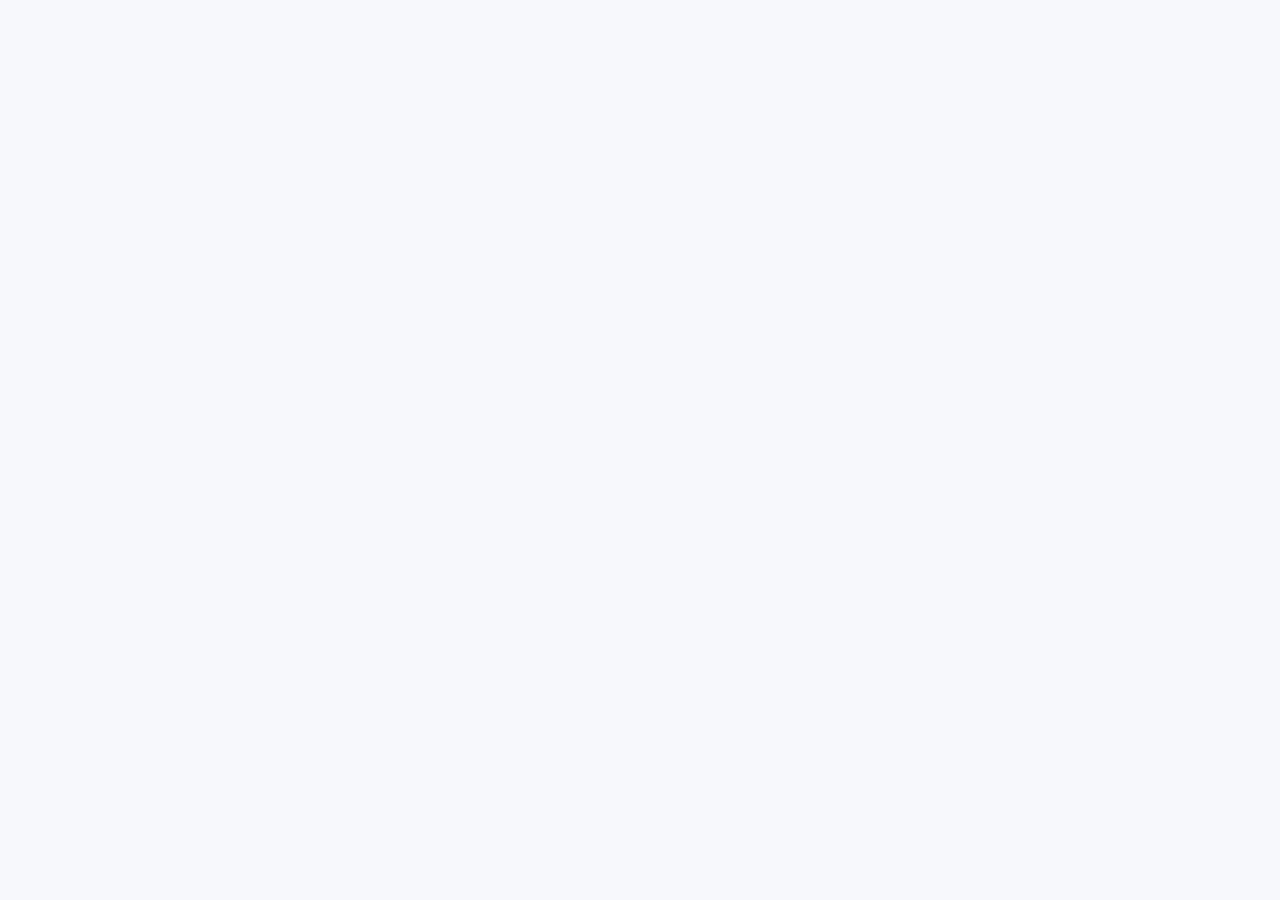
==== commit f4bfbadd: "Update print statement from 'Hello' to 'Goodbye'" ====
--- a/index.html
+++ b/index.html
@@ -1,778 +1,1189 @@
-<!doctype html>
+<!DOCTYPE html>
 <html lang="en">
 <head>
-<meta charset="utf-8">
-<meta name="viewport" content="width=device-width,initial-scale=1">
+<meta charset="UTF-8">
+<meta name="viewport" content="width=device-width, initial-scale=1.0">
+
 <title>FLIXHIRE — AI Creator Marketplace</title>
+
 <style>
-:root{--bg:#f7f8fc;--surface:#fff;--surface2:#f0f2f8;--text:#121522;--muted:#697084;--line:#e3e6ee;--accent:#6d4aff;--accent2:#8b72ff;--green:#18a86b;--shadow:0 14px 40px rgba(28,31,52,.08)}
-*{box-sizing:border-box}
-body{margin:0;font-family:Inter,ui-sans-serif,system-ui,-apple-system,Segoe UI,sans-serif;background:var(--bg);color:var(--text)}
-button,input,select,textarea{font:inherit}
-.app{min-height:100vh;background:var(--bg)}
-header{height:72px;background:rgba(255,255,255,.92);border-bottom:1px solid var(--line);display:flex;align-items:center;justify-content:space-between;padding:0 34px;position:sticky;top:0;z-index:20;backdrop-filter:blur(12px)}
-.logo{display:flex;gap:10px;align-items:center;font-weight:800;font-size:19px}
-.mark{width:34px;height:34px;border-radius:11px;background:linear-gradient(135deg,var(--accent),#b09cff);display:grid;place-items:center;color:white;font-weight:900}
-.nav{display:flex;gap:8px}
-.nav button{border:0;background:transparent;padding:10px 14px;border-radius:10px;color:var(--muted);cursor:pointer}
-.nav button.active,.nav button:hover{background:var(--surface2);color:var(--text)}
-.avatar{width:38px;height:38px;border-radius:50%;background:#1c2030;color:white;display:grid;place-items:center;font-weight:700}
-main{max-width:1280px;margin:auto;padding:34px}
-.hero{display:flex;justify-content:space-between;gap:30px;align-items:flex-end;margin-bottom:28px}
-.eyebrow{font-size:12px;text-transform:uppercase;letter-spacing:.12em;color:var(--accent);font-weight:800}
-.hero h1{font-size:40px;line-height:1.05;margin:8px 0}
-.hero p{color:var(--muted);max-width:650px;margin:0}
-.primary{border:0;background:var(--accent);color:white;padding:12px 17px;border-radius:11px;font-weight:750;cursor:pointer;box-shadow:0 8px 20px rgba(109,74,255,.22)}
-.secondary{border:1px solid var(--line);background:white;color:var(--text);padding:11px 15px;border-radius:11px;font-weight:700;cursor:pointer}
-.stats{display:grid;grid-template-columns:repeat(4,1fr);gap:14px;margin-bottom:22px}
-.stat{background:var(--surface);border:1px solid var(--line);border-radius:15px;padding:17px}
-.stat b{font-size:24px}
-.stat span{display:block;color:var(--muted);font-size:12px;margin-top:5px}
-.layout{display:grid;grid-template-columns:250px 1fr;gap:20px}
-.panel{background:var(--surface);border:1px solid var(--line);border-radius:16px;box-shadow:var(--shadow)}
-.filters{padding:18px;height:max-content;position:sticky;top:90px}
-.filters h3{margin:0 0 16px}
-.field{margin:15px 0}
-.field label{display:block;font-size:12px;font-weight:750;margin-bottom:7px}
-.field input,.field select{width:100%;border:1px solid var(--line);border-radius:9px;padding:9px;background:white}
-.check{display:flex;gap:8px;align-items:center;font-size:13px;color:var(--muted);margin:8px 0}
-.resultsHead{display:flex;justify-content:space-between;align-items:center;margin-bottom:13px}
-.resultsHead h2{font-size:18px;margin:0}
-.creatorGrid{display:grid;grid-template-columns:repeat(2,1fr);gap:15px}
-.creator{padding:16px;transition:.2s;cursor:pointer}
-.creator:hover{transform:translateY(-2px);box-shadow:0 18px 42px rgba(28,31,52,.12)}
-.cover{height:145px;border-radius:12px;background:linear-gradient(135deg,#171a2b,#6150c8);position:relative;overflow:hidden;display:flex;align-items:flex-end;padding:13px;color:white}
-.cover:before,.cover:after{content:"";position:absolute;border-radius:50%;filter:blur(1px)}
-.cover:before{width:150px;height:150px;background:#ff75c3;opacity:.45;right:-25px;top:-45px}
-.cover:after{width:120px;height:120px;background:#50e7ff;opacity:.32;left:-30px;bottom:-50px}
-.coverText{position:relative;z-index:1;font-weight:800;font-size:16px}
-.creatorTop{display:flex;justify-content:space-between;gap:12px;margin-top:13px}
-.person{display:flex;gap:10px;align-items:center}
-.mini{width:40px;height:40px;border-radius:12px;background:var(--surface2);display:grid;place-items:center;font-weight:800}
-.person b{display:block}
-.person small{color:var(--muted)}
-.verified{font-size:11px;background:#e9f9f2;color:#08764a;padding:5px 8px;border-radius:20px;font-weight:750;height:max-content}
-.tags{display:flex;flex-wrap:wrap;gap:6px;margin:11px 0}
-.tag{font-size:11px;background:var(--surface2);padding:5px 7px;border-radius:6px;color:#555d70}
-.meta{display:flex;justify-content:space-between;color:var(--muted);font-size:12px;border-top:1px solid var(--line);padding-top:11px}
-.match{color:var(--accent);font-weight:800}
-.empty{display:none;text-align:center;padding:50px;color:var(--muted)}
-.modal{position:fixed;inset:0;background:rgba(11,13,22,.5);display:none;align-items:center;justify-content:center;padding:20px;z-index:50}
-.modal.show{display:flex}
-.dialog{background:white;width:min(720px,100%);max-height:90vh;overflow:auto;border-radius:20px;padding:24px;box-shadow:0 30px 80px rgba(0,0,0,.25)}
-.dialogHead{display:flex;justify-content:space-between}
-.close{border:0;background:var(--surface2);border-radius:9px;width:36px;height:36px;cursor:pointer}
-.briefGrid{display:grid;grid-template-columns:1fr 1fr;gap:14px}
-.dialog textarea{width:100%;min-height:100px;border:1px solid var(--line);border-radius:10px;padding:10px;resize:vertical}
-.dialog .wide{grid-column:1/-1}
-.aiBox{margin:16px 0;padding:14px;border-radius:12px;background:#f2efff;border:1px solid #ded6ff}
-.aiBox b{color:var(--accent)}
-.detail{display:grid;grid-template-columns:1fr 1fr;gap:20px}
-.portfolioBig{height:250px;border-radius:14px;background:linear-gradient(135deg,#16192b,#8a6dff);display:grid;place-items:center;color:white;font-size:24px;font-weight:850}
-.detail h2{margin:0}
-.detail p{color:var(--muted);line-height:1.6}
-.signal{display:flex;gap:9px;align-items:center;margin:9px 0;font-size:13px}
-.dot{width:8px;height:8px;border-radius:50%;background:var(--green)}
+
+:root{
+--bg:#f7f8fc;
+--surface:#ffffff;
+--surface2:#f0f2f8;
+--text:#121522;
+--muted:#697084;
+--line:#e3e6ee;
+--accent:#6d4aff;
+--accent2:#8b72ff;
+--green:#18a86b;
+--red:#e05252;
+--shadow:0 14px 40px rgba(28,31,52,.08);
+}
+
+*{
+box-sizing:border-box;
+}
+
+body{
+margin:0;
+font-family:Inter,ui-sans-serif,system-ui,-apple-system,BlinkMacSystemFont,"Segoe UI",sans-serif;
+background:var(--bg);
+color:var(--text);
+}
+
+button,
+input,
+select,
+textarea{
+font:inherit;
+}
+
+button{
+cursor:pointer;
+}
+
+header{
+height:72px;
+background:rgba(255,255,255,.95);
+border-bottom:1px solid var(--line);
+display:flex;
+align-items:center;
+justify-content:space-between;
+padding:0 34px;
+position:sticky;
+top:0;
+z-index:30;
+backdrop-filter:blur(12px);
+}
+
+.logo{
+display:flex;
+gap:10px;
+align-items:center;
+font-weight:800;
+font-size:19px;
+}
+
+.mark{
+width:36px;
+height:36px;
+border-radius:11px;
+background:linear-gradient(135deg,var(--accent),#b09cff);
+display:grid;
+place-items:center;
+color:white;
+font-weight:900;
+}
+
+.nav{
+display:flex;
+gap:7px;
+}
+
+.nav button{
+border:0;
+background:transparent;
+padding:10px 14px;
+border-radius:10px;
+color:var(--muted);
+}
+
+.nav button:hover,
+.nav button.active{
+background:var(--surface2);
+color:var(--text);
+}
+
+.avatar{
+width:38px;
+height:38px;
+border-radius:50%;
+background:#1c2030;
+color:white;
+display:grid;
+place-items:center;
+font-weight:700;
+}
+
+main{
+max-width:1320px;
+margin:auto;
+padding:34px;
+}
+
+.hero{
+display:flex;
+justify-content:space-between;
+align-items:flex-end;
+gap:30px;
+margin-bottom:28px;
+}
+
+.eyebrow{
+font-size:12px;
+text-transform:uppercase;
+letter-spacing:.12em;
+color:var(--accent);
+font-weight:800;
+}
+
+.hero h1{
+font-size:40px;
+line-height:1.05;
+margin:8px 0;
+}
+
+.hero p{
+color:var(--muted);
+max-width:680px;
+margin:0;
+line-height:1.6;
+}
+
+.primary{
+border:0;
+background:var(--accent);
+color:white;
+padding:12px 17px;
+border-radius:11px;
+font-weight:750;
+box-shadow:0 8px 20px rgba(109,74,255,.22);
+}
+
+.primary:hover{
+background:#5937ef;
+}
+
+.secondary{
+border:1px solid var(--line);
+background:white;
+color:var(--text);
+padding:11px 15px;
+border-radius:11px;
+font-weight:700;
+}
+
+.stats{
+display:grid;
+grid-template-columns:repeat(4,1fr);
+gap:14px;
+margin-bottom:22px;
+}
+
+.stat{
+background:var(--surface);
+border:1px solid var(--line);
+border-radius:15px;
+padding:17px;
+}
+
+.stat b{
+font-size:24px;
+}
+
+.stat span{
+display:block;
+color:var(--muted);
+font-size:12px;
+margin-top:5px;
+}
+
+.layout{
+display:grid;
+grid-template-columns:255px 1fr;
+gap:20px;
+}
+
+.panel{
+background:var(--surface);
+border:1px solid var(--line);
+border-radius:16px;
+box-shadow:var(--shadow);
+}
+
+.filters{
+padding:18px;
+height:max-content;
+position:sticky;
+top:90px;
+}
+
+.filters h3{
+margin:0 0 16px;
+}
+
+.field{
+margin:15px 0;
+}
+
+.field label{
+display:block;
+font-size:12px;
+font-weight:750;
+margin-bottom:7px;
+}
+
+.field input,
+.field select,
+.field textarea{
+width:100%;
+border:1px solid var(--line);
+border-radius:9px;
+padding:10px;
+background:white;
+outline:none;
+}
+
+.field input:focus,
+.field select:focus,
+.field textarea:focus{
+border-color:var(--accent);
+}
+
+.check{
+display:flex;
+gap:8px;
+align-items:center;
+font-size:13px;
+color:var(--muted);
+margin:8px 0;
+}
+
+.resultsHead{
+display:flex;
+justify-content:space-between;
+align-items:center;
+margin-bottom:13px;
+}
+
+.resultsHead h2{
+font-size:18px;
+margin:0;
+}
+
+.creatorGrid{
+display:grid;
+grid-template-columns:repeat(2,1fr);
+gap:15px;
+}
+
+.creator{
+padding:16px;
+transition:.2s;
+cursor:pointer;
+}
+
+.creator:hover{
+transform:translateY(-2px);
+box-shadow:0 18px 42px rgba(28,31,52,.12);
+}
+
+.cover{
+height:145px;
+border-radius:12px;
+background:linear-gradient(135deg,#171a2b,#6150c8);
+position:relative;
+overflow:hidden;
+display:flex;
+align-items:flex-end;
+padding:13px;
+color:white;
+}
+
+.cover:before,
+.cover:after{
+content:"";
+position:absolute;
+border-radius:50%;
+filter:blur(1px);
+}
+
+.cover:before{
+width:150px;
+height:150px;
+background:#ff75c3;
+opacity:.45;
+right:-25px;
+top:-45px;
+}
+
+.cover:after{
+width:120px;
+height:120px;
+background:#50e7ff;
+opacity:.32;
+left:-30px;
+bottom:-50px;
+}
+
+.coverText{
+position:relative;
+z-index:1;
+font-weight:800;
+font-size:16px;
+}
+
+.creatorTop{
+display:flex;
+justify-content:space-between;
+gap:12px;
+margin-top:13px;
+}
+
+.person{
+display:flex;
+gap:10px;
+align-items:center;
+}
+
+.mini{
+width:40px;
+height:40px;
+border-radius:12px;
+background:var(--surface2);
+display:grid;
+place-items:center;
+font-weight:800;
+}
+
+.person b{
+display:block;
+}
+
+.person small{
+color:var(--muted);
+}
+
+.verified{
+font-size:11px;
+background:#e9f9f2;
+color:#08764a;
+padding:5px 8px;
+border-radius:20px;
+font-weight:750;
+height:max-content;
+}
+
+.tags{
+display:flex;
+flex-wrap:wrap;
+gap:6px;
+margin:11px 0;
+}
+
+.tag{
+font-size:11px;
+background:var(--surface2);
+padding:5px 7px;
+border-radius:6px;
+color:#555d70;
+}
+
+.meta{
+display:flex;
+justify-content:space-between;
+color:var(--muted);
+font-size:12px;
+border-top:1px solid var(--line);
+padding-top:11px;
+}
+
+.match{
+color:var(--accent);
+font-weight:800;
+}
+
+.empty{
+text-align:center;
+padding:50px;
+color:var(--muted);
+}
+
+.modal{
+position:fixed;
+inset:0;
+background:rgba(11,13,22,.55);
+display:none;
+align-items:center;
+justify-content:center;
+padding:20px;
+z-index:100;
+}
+
+.modal.show{
+display:flex;
+}
+
+.dialog{
+background:white;
+width:min(850px,100%);
+max-height:92vh;
+overflow:auto;
+border-radius:20px;
+padding:25px;
+box-shadow:0 30px 80px rgba(0,0,0,.25);
+}
+
+.dialogHead{
+display:flex;
+justify-content:space-between;
+align-items:flex-start;
+gap:20px;
+}
+
+.close{
+border:0;
+background:var(--surface2);
+border-radius:9px;
+width:36px;
+height:36px;
+font-size:20px;
+}
+
+.detail{
+display:grid;
+grid-template-columns:1fr 1fr;
+gap:22px;
+margin-top:20px;
+}
+
+.portfolioBig{
+height:250px;
+border-radius:14px;
+background:linear-gradient(135deg,#16192b,#8a6dff);
+display:grid;
+place-items:center;
+color:white;
+font-size:24px;
+font-weight:850;
+}
+
+.signal{
+display:flex;
+gap:9px;
+align-items:center;
+margin:9px 0;
+font-size:13px;
+}
+
+.dot{
+width:8px;
+height:8px;
+border-radius:50%;
+background:var(--green);
+}
+
+.reviewSection{
+margin-top:28px;
+border-top:1px solid var(--line);
+padding-top:22px;
+}
+
+.review{
+padding:15px;
+border:1px solid var(--line);
+border-radius:13px;
+margin-top:10px;
+background:#fafbfe;
+}
+
+.reviewTop{
+display:flex;
+justify-content:space-between;
+gap:10px;
+}
+
+.reviewName{
+font-weight:800;
+}
+
+.stars{
+color:#f3a900;
+letter-spacing:1px;
+}
+
+.review small{
+color:var(--muted);
+}
+
+.review p{
+margin-bottom:0;
+color:#4e5669;
+line-height:1.5;
+}
+
+.demoReview{
+font-size:11px;
+color:var(--accent);
+background:#eeeaff;
+padding:4px 7px;
+border-radius:5px;
+}
+
+.rolePage{
+min-height:calc(100vh - 72px);
+display:flex;
+align-items:center;
+justify-content:center;
+padding:50px 20px;
+}
+
+.roleBox{
+max-width:900px;
+width:100%;
+text-align:center;
+}
+
+.roleBox h1{
+font-size:42px;
+margin:10px 0;
+}
+
+.roleBox>p{
+color:var(--muted);
+font-size:16px;
+}
+
+.roleCards{
+display:grid;
+grid-template-columns:1fr 1fr;
+gap:22px;
+margin-top:35px;
+}
+
+.roleCard{
+background:white;
+border:1px solid var(--line);
+border-radius:20px;
+padding:35px 25px;
+box-shadow:var(--shadow);
+transition:.2s;
+cursor:pointer;
+}
+
+.roleCard:hover{
+transform:translateY(-5px);
+border-color:var(--accent);
+}
+
+.roleIcon{
+font-size:50px;
+}
+
+.roleCard h2{
+margin:15px 0 8px;
+}
+
+.roleCard p{
+color:var(--muted);
+line-height:1.5;
+}
+
+.portfolioPage{
+max-width:1000px;
+margin:auto;
+}
+
+.portfolioHeader{
+margin-bottom:25px;
+}
+
+.portfolioHeader h1{
+font-size:36px;
+margin:8px 0;
+}
+
+.portfolioForm{
+display:grid;
+grid-template-columns:1fr 1fr;
+gap:18px;
+}
+
+.portfolioForm .full{
+grid-column:1/-1;
+}
+
+.portfolioForm textarea{
+min-height:120px;
+resize:vertical;
+}
+
+.toolGrid{
+display:flex;
+flex-wrap:wrap;
+gap:8px;
+}
+
+.toolOption{
+border:1px solid var(--line);
+padding:8px 12px;
+border-radius:20px;
+background:white;
+cursor:pointer;
+font-size:13px;
+}
+
+.toolOption.selected{
+background:#eeeaff;
+border-color:var(--accent);
+color:var(--accent);
+font-weight:700;
+}
+
+.successBox{
+display:none;
+background:#e9f9f2;
+border:1px solid #bcead6;
+color:#08764a;
+padding:15px;
+border-radius:12px;
+margin-top:15px;
+}
+
+.briefGrid{
+display:grid;
+grid-template-columns:1fr 1fr;
+gap:14px;
+}
+
+.aiBox{
+margin:16px 0;
+padding:16px;
+border-radius:12px;
+background:#f2efff;
+border:1px solid #ded6ff;
+}
+
+.toast{
+position:fixed;
+right:22px;
+bottom:22px;
+background:#171a2b;
+color:white;
+padding:13px 17px;
+border-radius:11px;
+display:none;
+z-index:200;
+box-shadow:var(--shadow);
+}
+
 @media(max-width:900px){
-header{padding:0 15px}
-.nav{display:none}
-main{padding:22px 15px}
-.hero{align-items:flex-start;flex-direction:column}
-.stats{grid-template-columns:1fr 1fr}
-.layout{grid-template-columns:1fr}
-.filters{position:static}
-.creatorGrid{grid-template-columns:1fr}
-.detail{grid-template-columns:1fr}
-}
+
+header{
+padding:0 15px;
+}
+
+.nav{
+display:none;
+}
+
+main{
+padding:22px 15px;
+}
+
+.hero{
+align-items:flex-start;
+flex-direction:column;
+}
+
+.stats{
+grid-template-columns:1fr 1fr;
+}
+
+.layout{
+grid-template-columns:1fr;
+}
+
+.filters{
+position:static;
+}
+
+.creatorGrid{
+grid-template-columns:1fr;
+}
+
+.detail,
+.roleCards,
+.portfolioForm,
+.briefGrid{
+grid-template-columns:1fr;
+}
+
+.portfolioForm .full{
+grid-column:auto;
+}
+
+.roleBox h1{
+font-size:32px;
+}
+
+}
+
 </style>
 </head>
 
 <body>
-<div class="app">
-
-<header>
-<div class="logo">
-<div class="mark">F</div>
-FLIXHIRE
-<span style="font-size:11px;color:var(--muted);font-weight:600">AI CREATOR MARKETPLACE</span>
-</div>
-
-<div class="nav">
-<button class="active" onclick="showView('discover',this)">Discover</button>
-<button onclick="showView('briefs',this)">My Briefs</button>
-<button onclick="showView('shortlist',this)">Shortlist <span id="shortCount">0</span></button>
-</div>
-
-<div class="avatar">SM</div>
-</header>
-
-<main>
-
-<section class="hero">
-<div>
-<div class="eyebrow">AI-native hiring, built for creative teams</div>
-<h1>Find the creator behind the next big idea.</h1>
-<p>Discover AI filmmakers, animators and generative designers through real work, verified workflows and tool-level skills.</p>
-</div>
-
-<button class="primary" onclick="openBrief()">+ Create AI Brief</button>
-</section>
-
-<div class="stats">
-<div class="stat"><b>1,248</b><span>AI creators indexed</span></div>
-<div class="stat"><b>94%</b><span>profile verification coverage</span></div>
-<div class="stat"><b>4.8/5</b><span>average creator rating</span></div>
-<div class="stat"><b>10×</b><span>faster discovery</span></div>
-</div>
-
-<div class="layout">
-
-<aside class="panel filters">
-<h3>Discover creators</h3>
-
-<div class="field">
-<label>Search</label>
-<input id="search" placeholder="e.g. Midjourney, fashion" oninput="filterCreators()">
-</div>
-
-<div class="field">
-<label>Specialization</label>
-<select id="spec" onchange="filterCreators()">
-<option value="">All specializations</option>
-<option>AI Filmmaking</option>
-<option>AI Animation</option>
-<option>Generative Design</option>
-<option>Product Ads</option>
-</select>
-</div>
-
-<div class="field">
-<label>Tools / Models</label>
-<select id="tool" onchange="filterCreators()">
-<option value="">All tools</option>
-<option>Midjourney</option>
-<option>Runway</option>
-<option>Adobe Firefly</option>
-<option>Stable Diffusion</option>
-<option>Kling</option>
-</select>
-</div>
-
-<div class="field">
-<label>Content format</label>
-
-<label class="check">
-<input type="checkbox" value="Video" onchange="filterCreators()"> Video
-</label>
-
-<label class="check">
-<input type="checkbox" value="Image" onchange="filterCreators()"> Image
-</label>
-
-<label class="check">
-<input type="checkbox" value="3D" onchange="filterCreators()"> 3D / Animation
-</label>
-</div>
-
-<button class="secondary" style="width:100%" onclick="resetFilters()">Reset filters</button>
-</aside>
-
-<section>
-
-<div class="resultsHead">
-<h2><span id="resultCount">6</span> creators matched</h2>
-
-<select class="secondary" style="padding:8px" onchange="sortCreators(this.value)">
-<option value="match">Best match</option>
-<option value="rating">Top rated</option>
-<option value="rate">Lowest rate</option>
-</select>
-</div>
-
-<div class="creatorGrid" id="grid"></div>
-
-<div class="empty panel" id="empty">
-No creators match these filters.
-<br>
-<button class="secondary" style="margin-top:12px" onclick="resetFilters()">Clear filters</button>
-</div>
-
-</section>
-</div>
-</main>
+
+<div id="app"></div>
 
 <div class="modal" id="modal">
 <div class="dialog" id="dialog"></div>
 </div>
 
-</div>
+<div class="toast" id="toast"></div>
 
 <script>
 
-/* =========================================
-   FLIXHIRE FRONTEND-ONLY DEMO DATA
-   No backend or localhost required
-========================================= */
+/* =========================================================
+   FLIXHIRE — FRONTEND ONLY
+   No backend required
+========================================================= */
+
+
+/* =========================================================
+   CREATOR DATA — 30 DEMO CREATORS
+========================================================= */
 
 const creators = [
 
 {
 id:1,
-name:'Aanya Rao',
-role:'AI Filmmaker',
-spec:'AI Filmmaking',
-tools:['Runway','Kling'],
-formats:['Video'],
+name:"Aanya Rao",
+role:"AI Filmmaker",
+spec:"AI Filmmaking",
+tools:["Runway Gen-3","Kling"],
+formats:["Video"],
 rating:4.9,
 rate:120,
 match:98,
 verified:true,
-desc:'Cinematic brand films and product narratives. Strong in storyboarding, image-to-video and controlled motion workflows.'
+desc:"Cinematic brand films and product narratives with strong storytelling and controlled motion workflows.",
+reviews:[
+["Neha Kapoor","Marketing Director","★★★★★","Aanya delivered a beautiful campaign film with very few revisions."],
+["Rahul Mehta","Brand Manager","★★★★★","Excellent visual storytelling and communication."]
+]
 },
 
 {
 id:2,
-name:'Vikram Shah',
-role:'Generative Designer',
-spec:'Generative Design',
-tools:['Midjourney','Adobe Firefly'],
-formats:['Image'],
+name:"Vikram Shah",
+role:"Generative Designer",
+spec:"Generative Design",
+tools:["Midjourney","Adobe Firefly"],
+formats:["Image"],
 rating:4.8,
 rate:85,
 match:94,
 verified:true,
-desc:'Campaign key visuals, fashion concepts and high-volume social creative with consistent visual systems.'
+desc:"Campaign key visuals, fashion concepts and social creative systems.",
+reviews:[
+["Priya Nair","Creative Lead","★★★★★","The visual direction was exactly what our campaign needed."],
+["Arun Kumar","Founder","★★★★☆","Fast delivery and strong concepts."]
+]
 },
 
 {
 id:3,
-name:'Maya Chen',
-role:'AI Animator',
-spec:'AI Animation',
-tools:['Runway','Stable Diffusion','ComfyUI'],
-formats:['3D','Video'],
+name:"Maya Chen",
+role:"AI Animator",
+spec:"AI Animation",
+tools:["Runway Gen-3","Stable Diffusion","ComfyUI"],
+formats:["3D","Video"],
 rating:4.9,
 rate:140,
 match:92,
 verified:true,
-desc:'Stylized animation, character concepts and motion design with production-ready handoff workflows.'
+desc:"Stylized animation, character concepts and motion design.",
+reviews:[
+["Sarah Wilson","Producer","★★★★★","Maya created an incredible animation sequence."],
+["Daniel Lee","Creative Director","★★★★★","Very professional and technically strong."]
+]
 },
 
 {
 id:4,
-name:'Arjun Menon',
-role:'Product Ads Creator',
-spec:'Product Ads',
-tools:['Kling','Midjourney'],
-formats:['Video','Image'],
+name:"Arjun Menon",
+role:"Product Ads Creator",
+spec:"Product Ads",
+tools:["Kling","Midjourney"],
+formats:["Video","Image"],
 rating:4.7,
 rate:70,
 match:89,
 verified:false,
-desc:'Performance-focused product ads for D2C brands, optimized for short-form social platforms.'
+desc:"Performance-focused product advertisements for social platforms.",
+reviews:[
+["Karthik Raj","Growth Manager","★★★★☆","Great understanding of short-form advertising."],
+["Divya S","Founder","★★★★★","Delivered the product visuals quickly."]
+]
 },
 
 {
 id:5,
-name:'Zoya Khan',
-role:'AI Art Director',
-spec:'Generative Design',
-tools:['Midjourney','Stable Diffusion','FLUX'],
-formats:['Image','3D'],
+name:"Zoya Khan",
+role:"AI Art Director",
+spec:"Generative Design",
+tools:["Midjourney","Stable Diffusion","FLUX"],
+formats:["Image","3D"],
 rating:4.9,
 rate:110,
 match:91,
 verified:true,
-desc:'Art direction, visual identity and concept development for premium lifestyle and technology brands.'
+desc:"Art direction, visual identity and concept development for premium brands.",
+reviews:[
+["Meera Joshi","Brand Director","★★★★★","Fantastic art direction and attention to detail."],
+["Omar Ali","Creative Producer","★★★★★","One of the strongest visual designers we have worked with."]
+]
 },
 
 {
 id:6,
-name:'Rohan Iyer',
-role:'AI Video Specialist',
-spec:'AI Filmmaking',
-tools:['Runway','Kling','ComfyUI'],
-formats:['Video'],
+name:"Rohan Iyer",
+role:"AI Video Specialist",
+spec:"AI Filmmaking",
+tools:["Runway Gen-3","Kling","ComfyUI"],
+formats:["Video"],
 rating:4.6,
 rate:65,
 match:87,
 verified:true,
-desc:'Fast-turnaround UGC-style ads, motion graphics and product explainers for growth teams.'
-}
-
-];
-
-let shortlist = new Set(
-JSON.parse(localStorage.getItem('flixhireShortlist') || '[]')
-);
-
-function saveShortlist(){
-localStorage.setItem(
-'flixhireShortlist',
-JSON.stringify([...shortlist])
-);
-
-document.getElementById('shortCount').textContent = shortlist.size;
-}
-
-function render(list = creators){
-
-const grid = document.getElementById('grid');
-
-grid.innerHTML = list.map(c => `
-
-<article class="panel creator" onclick="openProfile(${c.id})">
-
-<div class="cover">
-
-<div class="coverText">
-${c.role}
-<br>
-<span style="font-size:12px;font-weight:500;opacity:.8">
-AI-native portfolio
-</span>
-</div>
-
-</div>
-
-<div class="creatorTop">
-
-<div class="person">
-
-<div class="mini">
-${c.name.split(' ').map(x => x[0]).join('')}
-</div>
-
-<div>
-<b>${c.name}</b>
-<small>${c.role}</small>
-</div>
-
-</div>
-
-${c.verified
-? '<span class="verified">✓ Verified</span>'
-: ''}
-
-</div>
-
-<div class="tags">
-
-${c.tools.map(x => `<span class="tag">${x}</span>`).join('')}
-
-${c.formats.map(x => `<span class="tag">${x}</span>`).join('')}
-
-</div>
-
-<div class="meta">
-
-<span>
-★ ${c.rating} · $${c.rate}/hr
-</span>
-
-<span class="match">
-${c.match}% match
-</span>
-
-</div>
-
-</article>
-
-`).join('');
-
-document.getElementById('resultCount').textContent = list.length;
-
-document.getElementById('empty').style.display =
-list.length ? 'none' : 'block';
-
-}
-
-function filterCreators(){
-
-const q =
-document.getElementById('search').value.toLowerCase();
-
-const s =
-document.getElementById('spec').value;
-
-const t =
-document.getElementById('tool').value;
-
-const formats =
-[
-...document.querySelectorAll(
-'.filters input[type=checkbox]:checked'
-)
-].map(x => x.value);
-
-const filtered = creators.filter(c =>
-
-(!q ||
-(c.name +
-c.role +
-c.tools.join(' ') +
-c.spec +
-c.desc)
-.toLowerCase()
-.includes(q))
-
-&&
-
-(!s || c.spec === s)
-
-&&
-
-(!t || c.tools.includes(t))
-
-&&
-
-(!formats.length ||
-formats.some(f => c.formats.includes(f)))
-
-);
-
-render(filtered);
-
-}
-
-function resetFilters(){
-
-document.getElementById('search').value = '';
-
-document.getElementById('spec').value = '';
-
-document.getElementById('tool').value = '';
-
-document
-.querySelectorAll('.filters input[type=checkbox]')
-.forEach(x => x.checked = false);
-
-render(creators);
-
-}
-
-function sortCreators(v){
-
-let x = [...creators];
-
-if(v === 'rating'){
-x.sort((a,b) => b.rating - a.rating);
-}
-
-if(v === 'rate'){
-x.sort((a,b) => a.rate - b.rate);
-}
-
-if(v === 'match'){
-x.sort((a,b) => b.match - a.match);
-}
-
-render(x);
-
-}
-
-function openBrief(){
-
-document.getElementById('dialog').innerHTML = `
-
-<div class="dialogHead">
-
-<div>
-
-<div class="eyebrow">
-AI-assisted brief builder
-</div>
-
-<h2 style="margin:5px 0">
-Turn an idea into a creator-ready brief
-</h2>
-
-</div>
-
-<button class="close" onclick="closeModal()">×</button>
-
-</div>
-
-<p style="color:var(--muted)">
-Describe your campaign naturally. FLIXHIRE structures the requirements so creators can respond with fewer revisions.
-</p>
-
-<div class="field">
-
-<label>Rough idea</label>
-
-<textarea
-id="idea"
-placeholder="We need a 20-second premium skincare ad for Instagram. Soft morning light, elegant, modern, with a woman applying serum..."
-></textarea>
-
-</div>
-
-<button class="primary" onclick="generateBrief()">
-✦ Generate structured brief
-</button>
-
-<div id="generated"></div>
-
-`;
-
-openModal();
-
-}
-
-function generateBrief(){
-
-const idea =
-document.getElementById('idea').value ||
-'A premium skincare campaign for social media.';
-
-document.getElementById('generated').innerHTML = `
-
-<div class="aiBox">
-
-<b>✦ AI-generated brief</b>
-
-<p style="margin:8px 0;color:#343047">
-
-<strong>Campaign:</strong>
-Premium skincare social campaign
-
-<br>
-
-<strong>Content:</strong>
-20-second hero video + 3 social cutdowns
-
-<br>
-
-<strong>Style:</strong>
-Clean, premium, soft morning light, modern beauty
-
-<br>
-
-<strong>Format:</strong>
-9:16 vertical, 1080×1920
-
-<br>
-
-<strong>Commercial use:</strong>
-Paid social + brand website, worldwide, 12 months
-
-<br>
-
-<strong>Preferred workflow:</strong>
-Runway/Kling + image generation, editable project handoff
-
-<br>
-
-<strong>Reference:</strong>
-${idea}
-
-</p>
-
-</div>
-
-<div style="display:flex;gap:10px;justify-content:flex-end">
-
-<button class="secondary" onclick="closeModal()">
-Save draft
-</button>
-
-<button
-class="primary"
-onclick="closeModal();alert('Brief published! 18 matching creators notified.')"
->
-Publish brief
-</button>
-
-</div>
-
-`;
-
-}
-
-function openProfile(id){
-
-const c = creators.find(x => x.id === id);
-
-document.getElementById('dialog').innerHTML = `
-
-<div class="dialogHead">
-
-<div class="person">
-
-<div class="mini">
-${c.name.split(' ').map(x => x[0]).join('')}
-</div>
-
-<div>
-
-<h2>${c.name}</h2>
-
-<span style="color:var(--muted)">
-${c.role} · ${c.spec}
-</span>
-
-</div>
-
-</div>
-
-<button class="close" onclick="closeModal()">×</button>
-
-</div>
-
-<div class="detail" style="margin-top:18px">
-
-<div>
-
-<div class="portfolioBig">
-PORTFOLIO REEL
-</div>
-
-<div class="tags">
-
-${c.tools.map(x =>
-`<span class="tag">${x}</span>`
-).join('')}
-
-</div>
-
-</div>
-
-<div>
-
-<p>${c.desc}</p>
-
-<h4>Verification signals</h4>
-
-<div class="signal">
-<span class="dot"></span>
-${c.verified
-? 'Tool usage verified'
-: 'Tool usage self-declared'}
-</div>
-
-<div class="signal">
-<span class="dot"></span>
-Portfolio ownership confirmed
-</div>
-
-<div class="signal">
-<span class="dot"></span>
-Commercial-use workflow documented
-</div>
-
-<h4>Match score</h4>
-
-<div style="font-size:30px;font-weight:850;color:var(--accent)">
-${c.match}%
-</div>
-
-<div style="color:var(--muted);font-size:12px">
-Based on tools, specialization, format and brief requirements.
-</div>
-
-</div>
-
-</div>
-
-<div style="display:flex;justify-content:flex-end;gap:10px;margin-top:20px">
-
-<button
-class="secondary"
-onclick="toggleShort(${c.id})"
->
-${shortlist.has(c.id)
-? '✓ Shortlisted'
-: '＋ Shortlist'}
-</button>
-
-<button
-class="primary"
-onclick="closeModal();alert('Engagement request sent to ${c.name}.')"
->
-Invite to project
-</button>
-
-</div>
-
-`;
-
-openModal();
-
-}
-
-function toggleShort(id){
-
-if(shortlist.has(id)){
-shortlist.delete(id);
-}else{
-shortlist.add(id);
-}
-
-saveShortlist();
-
-openProfile(id);
-
-}
-
-function showView(view,btn){
-
-document
-.querySelectorAll('.nav button')
-.forEach(x => x.classList.remove('active'));
-
-btn.classList.add('active');
-
-if(view === 'briefs'){
-
-openBrief();
-
-}else if(view === 'shortlist'){
-
-const list =
-creators.filter(c => shortlist.has(c.id));
-
-render(list);
-
-}else{
-
-render(creators);
-
-}
-
-}
-
-function openModal(){
-
-document
-.getElementById('modal')
-.classList.add('show');
-
-}
-
-function closeModal(){
-
-document
-.getElementById('modal')
-.classList.remove('show');
-
-}
-
-document
-.getElementById('modal')
-.addEventListener('click', e => {
-
-if(e.target.id === 'modal'){
-closeModal();
-}
-
-});
-
-saveShortlist();
-
-render();
-
-</script>
-
-</body>
-</html>
+desc:"Fast-turnaround social advertisements and product explainers.",
+reviews:[
+["Ananya Das","Social Media Lead","★★★★☆","Very fast and creative."],
+["Vivek Rao","Marketing Manager","★★★★★","Great value for short-form campaigns."]
+]
+},
+
+{
+id:7,
+name:"Ishita Verma",
+role:"AI Fashion Creator",
+spec:"AI Fashion",
+tools:["Midjourney","Flux","Adobe Firefly"],
+formats:["Image","Video"],
+rating:4.8,
+rate:95,
+match:93,
+verified:true,
+desc:"AI fashion campaigns, editorial imagery and virtual styling.",
+reviews:[
+["Riya Shah","Fashion Manager","★★★★★","Beautiful editorial quality."],
+["Tanya Kapoor","Creative Lead","★★★★★","Exactly matched our fashion direction."]
+]
+},
+
+{
+id:8,
+name:"Aditya Krishnan",
+role:"3D AI Artist",
+spec:"3D & Product Visualization",
+tools:["Blender","ComfyUI","Stable Diffusion"],
+formats:["3D","Image"],
+rating:4.7,
+rate:100,
+match:90,
+verified:true,
+desc:"3D product renders and AI-assisted visualization.",
+reviews:[
+["Manoj S","Product Lead","★★★★★","Excellent product renders."],
+["Nitin Kumar","Founder","★★★★☆","Very good technical execution."]
+]
+},
+
+{
+id:9,
+name:"Sara Thomas",
+role:"AI Character Designer",
+spec:"Character Design",
+tools:["Midjourney","Stable Diffusion","Leonardo AI"],
+formats:["Image","3D"],
+rating:4.9,
+rate:105,
+match:95,
+verified:true,
+desc:"Character development, concept art and visual storytelling.",
+reviews:[
+["Asha Roy","Animation Producer","★★★★★","Amazing character concepts."],
+["George Mathew","Director","★★★★★","Creative and highly collaborative."]
+]
+},
+
+{
+id:10,
+name:"Kavin Raj",
+role:"AI Video Editor",
+spec:"AI Video Editing",
+tools:["Runway","CapCut AI","Adobe Premiere AI"],
+formats:["Video"],
+rating:4.6,
+rate:60,
+match:86,
+verified:false,
+desc:"AI-assisted editing, reels, commercials and social video.",
+reviews:[
+["Sanjay P","Marketing Lead","★★★★☆","Quick turnaround."],
+["Keerthi M","Social Manager","★★★★★","Excellent reels."]
+]
+},
+
+{
+id:11,
+name:"Nisha Patel",
+role:"AI Product Photographer",
+spec:"AI Product Photography",
+tools:["Adobe Firefly","Midjourney","Photoshop AI"],
+formats:["Image"],
+rating:4.8,
+rate:90,
+match:94,
+verified:true,
+desc:"Commercial product imagery without traditional studio production.",
+reviews:[
+["Ramesh Shah","E-commerce Manager","★★★★★","Our product pages look much better."],
+["Pooja Mehta","Brand Manager","★★★★★","Very polished work."]
+]
+},
+
+{
+id:12,
+name:"Dev Malhotra",
+role:"AI Storyboard Artist",
+spec:"Storyboarding",
+tools:["Midjourney","ChatGPT","Runway"],
+formats:["Image","Video"],
+rating:4.7,
+rate:80,
+match:88,
+verified:true,
+desc:"AI-assisted storyboards and previsualization for film and advertising.",
+reviews:[
+["Vishal Rao","Director","★★★★★","Saved us significant pre-production time."],
+["Anjali S","Producer","★★★★☆","Very useful visual planning."]
+]
+},
+
+{
+id:13,
+name:"Meera Srinivasan",
+role:"AI Social Content Creator",
+spec:"Social Media Content",
+tools:["Canva AI","Adobe Firefly","CapCut AI"],
+formats:["Image","Video"],
+rating:4.8,
+rate:55,
+match:90,
+verified:true,
+desc:"High-volume social media creative for modern brands.",
+reviews:[
+["Lakshmi R","Social Lead","★★★★★","Consistent content every week."],
+["Arunima P","Marketing Manager","★★★★★","Very easy to work with."]
+]
+},
+
+{
+id:14,
+name:"Kabir Singh",
+role:"AI Motion Designer",
+spec:"Motion Graphics",
+tools:["Runway","Adobe After Effects","Pika"],
+formats:["Video","3D"],
+rating:4.8,
+rate:115,
+match:91,
+verified:true,
+desc:"Motion graphics, title sequences and branded animation.",
+reviews:[
+["Rahul S","Creative Director","★★★★★","Fantastic motion design."],
+["Isha Kapoor","Producer","★★★★☆","Great technical skills."]
+]
+},
+
+{
+id:15,
+name:"Anika Bose",
+role:"AI Concept Artist",
+spec:"Concept Art",
+tools:["Midjourney","Flux","Leonardo AI"],
+formats:["Image"],
+rating:4.9,
+rate:100,
+match:96,
+verified:true,
+desc:"Concept development for films, games and brand campaigns.",
+reviews:[
+["Siddharth N","Creative Director","★★★★★","Outstanding imagination."],
+["Maya R","Producer","★★★★★","Excellent concept exploration."]
+]
+},
+
+{
+id:16,
+name:"Rahul Nair",
+role:"AI Music Visualizer",
+spec:"Music Visuals",
+tools:["Runway","Pika","Stable Diffusion"],
+formats:["Video"],
+rating:4.6,
+rate:75,
+match:84,
+verified:false,
+desc:"AI-generated music videos, visualizers and concert visuals.",
+reviews:[
+["Aman K","Artist Manager","★★★★☆","Creative music visuals."],
+["Rohit P","Producer","★★★★★","Very unique concepts."]
+]
+},
+
+{
+id:17,
+name:"Tara Joseph",
+role:"AI Children's Content Creator",
+spec:"Children's Content",
+tools:["Midjourney","Runway","ElevenLabs"],
+formats:["Image","Video","Audio"],
+rating:4.8,
+rate:85,
+match:89,
+verified:true,
+desc:"Educational and entertaining AI content for children.",
+reviews:[
+["Divya Menon","Education Lead","★★★★★","Lovely storytelling."],
+["Joseph K","Publisher","★★★★★","Children responded very well."]
+]
+},
+
+{
+id:18,
+name:"Vishnu Kumar",
+role:"AI Commercial Director",
+spec:"Commercial Production",
+tools:["Runway Gen-3","Kling","Veo"],
+formats:["Video"],
+rating:4.9,
+rate:150,
+match:97,
+verified:true,
+desc:"High-end commercial concepts and cinematic AI production.",
+reviews:[
+["Amit Shah","Agency Director","★★★★★","Exceptional commercial quality."],
+["Rhea Kapoor","Brand Director","★★★★★","Looked like a major production."]
+]
+},
+
+{
+id:19,
+name:"Pavithra S",
+role:"AI Illustration Artist",
+spec:"Digital Illustration",
+tools:["Adobe Firefly","Midjourney","DALL-E"],
+formats:["Image"],
+rating:4.7,
+rate:65,
+match:88,
+verified:true,
+desc:"Editorial illustration, books and marketing artwork.",
+reviews:[
+["Nandini R","Editor","★★★★★","Beautiful illustrations."],
+["Hari S","Publisher","★★★★☆","Very creative."]
+]
+},
+
+{
+id:20,
+name:"Aryan Gupta",
+role:"AI UGC Creator",
+spec:"AI UGC & Influencer Content",
+tools:["HeyGen","Synthesia","Runway"],
+formats:["Video"],
+rating:4.7,
+rate:60,
+match:92,
+verified:true,
+desc:"AI avatar and UGC-style videos for performance marketing.",
+reviews:[
+["Ravi K","Performance Lead","★★★★★","Our ad testing became much faster."],
+["Sneha P","Growth Manager","★★★★☆","Good variety of concepts."]
+]
+},
+
+{
+id:21,
+name:"Lavanya Iyer",
+role:"AI Beauty Creator",
+spec:"Beauty & Cosmetics",
+tools:["Midjourney","Flux","Adobe Firefly"],
+formats:["Image","Video"],
+rating:4.9,
+rate:105,
+match:94,
+verified:true,
+desc:"Beauty campaigns, cosmetics visuals and premium product imagery.",
+reviews:[
+["Nikita R","Beauty Brand Lead","★★★★★","Beautiful premium visuals."],
+["Sonal M","Marketing Director","★★★★★","Very strong aesthetic sense."]
+]
+},
+
+{
+id:22,
+name:"Harish Kumar",
+role:"AI Architecture Visualizer",
+spec:"Architecture Visualization",
+tools:["Stable Diffusion","ComfyUI","Blender"],
+formats:["3D","Image"],
+rating:4.8,
+rate:125,
+match:86,
+verified:true,
+desc:"Architectural concepts, interiors and real-estate visualization.",
+reviews:[
+["Vijay A","Architect","★★★★★","Excellent architectural concepts."],
+["Mohan R","Developer","★★★★★","Helped us visualize the project."]
+]
+},
+
+{
+id:23,
+name:"Sahana Rao",
+role:"AI Travel Creator",
+spec:"Travel Content",
+tools:["Runway","Midjourney","Kling"],
+formats:["Image","Video"],
+rating:4.7,
+rate:80,
+match:89,
+verified:true,
+desc:"Destination campaigns and immersive travel storytelling.",
+reviews:[
+["Aarav S","Travel Manager","★★★★★","Beautiful destination storytelling."],
+["Ritu K","Marketing Lead","★★★★☆","Very engaging videos."]
+]
+},
+
+{
+id:24,
+name:"Manish Verma",
+role:"AI Game Artist",
+spec:"Game Art",
+tools:["Midjourney","Stable Diffusion","ComfyUI"],
+formats:["Image","3D"],
+rating:4.9,
+rate:130,
+match:90,
+verified:true,
+desc:"Game characters, environments, props and concept art.",
+reviews:[
+["Arjun G","Game Producer","★★★★★","Great understanding of game art."],
+["Kevin M","Studio Lead","★★★★★","Excellent concepts."]
+]
+},
+
+{
+id:25,
+name:"Diya Kapoor",
+role:"AI Presentation Designer",
+spec:"Presentation Design",
+tools:["Canva AI","Gamma","Adobe Firefly"],
+formats:["I
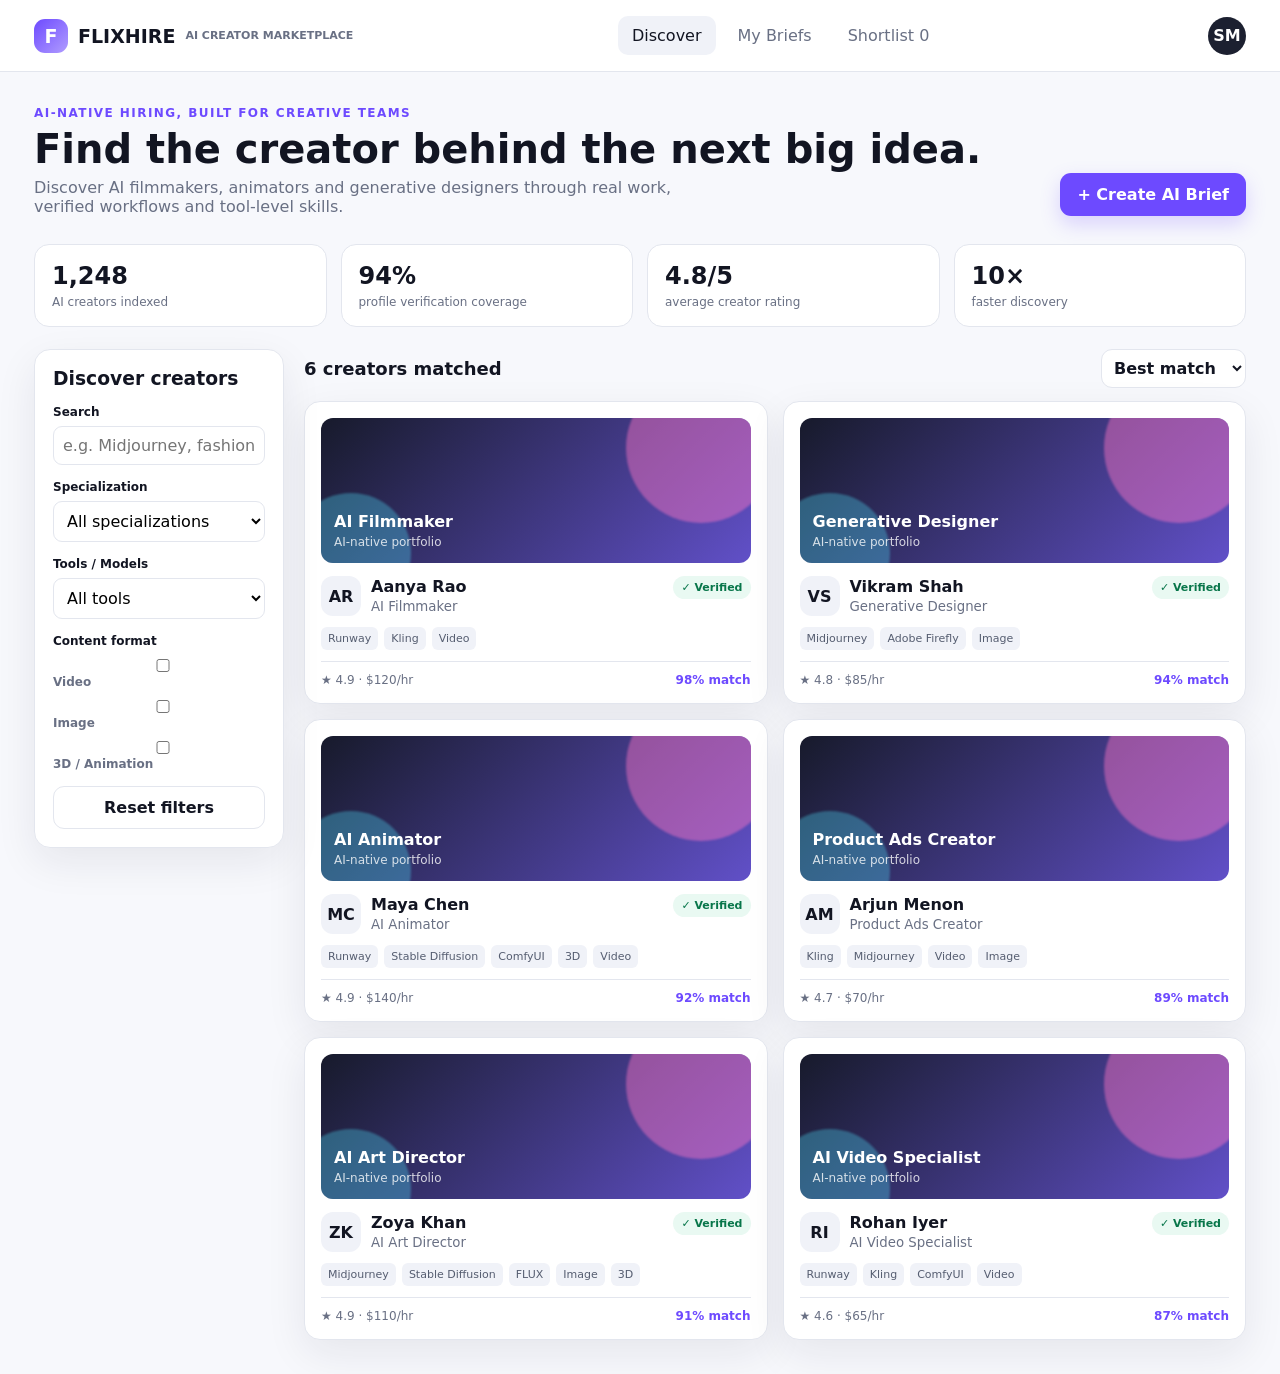
==== commit 0f596d0c: "Update index.html" ====
--- a/index.html
+++ b/index.html
@@ -1,1189 +1,778 @@
-<!DOCTYPE html>
+<!doctype html>
 <html lang="en">
 <head>
-<meta charset="UTF-8">
-<meta name="viewport" content="width=device-width, initial-scale=1.0">
-
+<meta charset="utf-8">
+<meta name="viewport" content="width=device-width,initial-scale=1">
 <title>FLIXHIRE — AI Creator Marketplace</title>
-
 <style>
-
-:root{
---bg:#f7f8fc;
---surface:#ffffff;
---surface2:#f0f2f8;
---text:#121522;
---muted:#697084;
---line:#e3e6ee;
---accent:#6d4aff;
---accent2:#8b72ff;
---green:#18a86b;
---red:#e05252;
---shadow:0 14px 40px rgba(28,31,52,.08);
-}
-
-*{
-box-sizing:border-box;
-}
-
-body{
-margin:0;
-font-family:Inter,ui-sans-serif,system-ui,-apple-system,BlinkMacSystemFont,"Segoe UI",sans-serif;
-background:var(--bg);
-color:var(--text);
-}
-
-button,
-input,
-select,
-textarea{
-font:inherit;
-}
-
-button{
-cursor:pointer;
-}
-
-header{
-height:72px;
-background:rgba(255,255,255,.95);
-border-bottom:1px solid var(--line);
-display:flex;
-align-items:center;
-justify-content:space-between;
-padding:0 34px;
-position:sticky;
-top:0;
-z-index:30;
-backdrop-filter:blur(12px);
-}
-
-.logo{
-display:flex;
-gap:10px;
-align-items:center;
-font-weight:800;
-font-size:19px;
-}
-
-.mark{
-width:36px;
-height:36px;
-border-radius:11px;
-background:linear-gradient(135deg,var(--accent),#b09cff);
-display:grid;
-place-items:center;
-color:white;
-font-weight:900;
-}
-
-.nav{
-display:flex;
-gap:7px;
-}
-
-.nav button{
-border:0;
-background:transparent;
-padding:10px 14px;
-border-radius:10px;
-color:var(--muted);
-}
-
-.nav button:hover,
-.nav button.active{
-background:var(--surface2);
-color:var(--text);
-}
-
-.avatar{
-width:38px;
-height:38px;
-border-radius:50%;
-background:#1c2030;
-color:white;
-display:grid;
-place-items:center;
-font-weight:700;
-}
-
-main{
-max-width:1320px;
-margin:auto;
-padding:34px;
-}
-
-.hero{
-display:flex;
-justify-content:space-between;
-align-items:flex-end;
-gap:30px;
-margin-bottom:28px;
-}
-
-.eyebrow{
-font-size:12px;
-text-transform:uppercase;
-letter-spacing:.12em;
-color:var(--accent);
-font-weight:800;
-}
-
-.hero h1{
-font-size:40px;
-line-height:1.05;
-margin:8px 0;
-}
-
-.hero p{
-color:var(--muted);
-max-width:680px;
-margin:0;
-line-height:1.6;
-}
-
-.primary{
-border:0;
-background:var(--accent);
-color:white;
-padding:12px 17px;
-border-radius:11px;
-font-weight:750;
-box-shadow:0 8px 20px rgba(109,74,255,.22);
-}
-
-.primary:hover{
-background:#5937ef;
-}
-
-.secondary{
-border:1px solid var(--line);
-background:white;
-color:var(--text);
-padding:11px 15px;
-border-radius:11px;
-font-weight:700;
-}
-
-.stats{
-display:grid;
-grid-template-columns:repeat(4,1fr);
-gap:14px;
-margin-bottom:22px;
-}
-
-.stat{
-background:var(--surface);
-border:1px solid var(--line);
-border-radius:15px;
-padding:17px;
-}
-
-.stat b{
-font-size:24px;
-}
-
-.stat span{
-display:block;
-color:var(--muted);
-font-size:12px;
-margin-top:5px;
-}
-
-.layout{
-display:grid;
-grid-template-columns:255px 1fr;
-gap:20px;
-}
-
-.panel{
-background:var(--surface);
-border:1px solid var(--line);
-border-radius:16px;
-box-shadow:var(--shadow);
-}
-
-.filters{
-padding:18px;
-height:max-content;
-position:sticky;
-top:90px;
-}
-
-.filters h3{
-margin:0 0 16px;
-}
-
-.field{
-margin:15px 0;
-}
-
-.field label{
-display:block;
-font-size:12px;
-font-weight:750;
-margin-bottom:7px;
-}
-
-.field input,
-.field select,
-.field textarea{
-width:100%;
-border:1px solid var(--line);
-border-radius:9px;
-padding:10px;
-background:white;
-outline:none;
-}
-
-.field input:focus,
-.field select:focus,
-.field textarea:focus{
-border-color:var(--accent);
-}
-
-.check{
-display:flex;
-gap:8px;
-align-items:center;
-font-size:13px;
-color:var(--muted);
-margin:8px 0;
-}
-
-.resultsHead{
-display:flex;
-justify-content:space-between;
-align-items:center;
-margin-bottom:13px;
-}
-
-.resultsHead h2{
-font-size:18px;
-margin:0;
-}
-
-.creatorGrid{
-display:grid;
-grid-template-columns:repeat(2,1fr);
-gap:15px;
-}
-
-.creator{
-padding:16px;
-transition:.2s;
-cursor:pointer;
-}
-
-.creator:hover{
-transform:translateY(-2px);
-box-shadow:0 18px 42px rgba(28,31,52,.12);
-}
-
-.cover{
-height:145px;
-border-radius:12px;
-background:linear-gradient(135deg,#171a2b,#6150c8);
-position:relative;
-overflow:hidden;
-display:flex;
-align-items:flex-end;
-padding:13px;
-color:white;
-}
-
-.cover:before,
-.cover:after{
-content:"";
-position:absolute;
-border-radius:50%;
-filter:blur(1px);
-}
-
-.cover:before{
-width:150px;
-height:150px;
-background:#ff75c3;
-opacity:.45;
-right:-25px;
-top:-45px;
-}
-
-.cover:after{
-width:120px;
-height:120px;
-background:#50e7ff;
-opacity:.32;
-left:-30px;
-bottom:-50px;
-}
-
-.coverText{
-position:relative;
-z-index:1;
-font-weight:800;
-font-size:16px;
-}
-
-.creatorTop{
-display:flex;
-justify-content:space-between;
-gap:12px;
-margin-top:13px;
-}
-
-.person{
-display:flex;
-gap:10px;
-align-items:center;
-}
-
-.mini{
-width:40px;
-height:40px;
-border-radius:12px;
-background:var(--surface2);
-display:grid;
-place-items:center;
-font-weight:800;
-}
-
-.person b{
-display:block;
-}
-
-.person small{
-color:var(--muted);
-}
-
-.verified{
-font-size:11px;
-background:#e9f9f2;
-color:#08764a;
-padding:5px 8px;
-border-radius:20px;
-font-weight:750;
-height:max-content;
-}
-
-.tags{
-display:flex;
-flex-wrap:wrap;
-gap:6px;
-margin:11px 0;
-}
-
-.tag{
-font-size:11px;
-background:var(--surface2);
-padding:5px 7px;
-border-radius:6px;
-color:#555d70;
-}
-
-.meta{
-display:flex;
-justify-content:space-between;
-color:var(--muted);
-font-size:12px;
-border-top:1px solid var(--line);
-padding-top:11px;
-}
-
-.match{
-color:var(--accent);
-font-weight:800;
-}
-
-.empty{
-text-align:center;
-padding:50px;
-color:var(--muted);
-}
-
-.modal{
-position:fixed;
-inset:0;
-background:rgba(11,13,22,.55);
-display:none;
-align-items:center;
-justify-content:center;
-padding:20px;
-z-index:100;
-}
-
-.modal.show{
-display:flex;
-}
-
-.dialog{
-background:white;
-width:min(850px,100%);
-max-height:92vh;
-overflow:auto;
-border-radius:20px;
-padding:25px;
-box-shadow:0 30px 80px rgba(0,0,0,.25);
-}
-
-.dialogHead{
-display:flex;
-justify-content:space-between;
-align-items:flex-start;
-gap:20px;
-}
-
-.close{
-border:0;
-background:var(--surface2);
-border-radius:9px;
-width:36px;
-height:36px;
-font-size:20px;
-}
-
-.detail{
-display:grid;
-grid-template-columns:1fr 1fr;
-gap:22px;
-margin-top:20px;
-}
-
-.portfolioBig{
-height:250px;
-border-radius:14px;
-background:linear-gradient(135deg,#16192b,#8a6dff);
-display:grid;
-place-items:center;
-color:white;
-font-size:24px;
-font-weight:850;
-}
-
-.signal{
-display:flex;
-gap:9px;
-align-items:center;
-margin:9px 0;
-font-size:13px;
-}
-
-.dot{
-width:8px;
-height:8px;
-border-radius:50%;
-background:var(--green);
-}
-
-.reviewSection{
-margin-top:28px;
-border-top:1px solid var(--line);
-padding-top:22px;
-}
-
-.review{
-padding:15px;
-border:1px solid var(--line);
-border-radius:13px;
-margin-top:10px;
-background:#fafbfe;
-}
-
-.reviewTop{
-display:flex;
-justify-content:space-between;
-gap:10px;
-}
-
-.reviewName{
-font-weight:800;
-}
-
-.stars{
-color:#f3a900;
-letter-spacing:1px;
-}
-
-.review small{
-color:var(--muted);
-}
-
-.review p{
-margin-bottom:0;
-color:#4e5669;
-line-height:1.5;
-}
-
-.demoReview{
-font-size:11px;
-color:var(--accent);
-background:#eeeaff;
-padding:4px 7px;
-border-radius:5px;
-}
-
-.rolePage{
-min-height:calc(100vh - 72px);
-display:flex;
-align-items:center;
-justify-content:center;
-padding:50px 20px;
-}
-
-.roleBox{
-max-width:900px;
-width:100%;
-text-align:center;
-}
-
-.roleBox h1{
-font-size:42px;
-margin:10px 0;
-}
-
-.roleBox>p{
-color:var(--muted);
-font-size:16px;
-}
-
-.roleCards{
-display:grid;
-grid-template-columns:1fr 1fr;
-gap:22px;
-margin-top:35px;
-}
-
-.roleCard{
-background:white;
-border:1px solid var(--line);
-border-radius:20px;
-padding:35px 25px;
-box-shadow:var(--shadow);
-transition:.2s;
-cursor:pointer;
-}
-
-.roleCard:hover{
-transform:translateY(-5px);
-border-color:var(--accent);
-}
-
-.roleIcon{
-font-size:50px;
-}
-
-.roleCard h2{
-margin:15px 0 8px;
-}
-
-.roleCard p{
-color:var(--muted);
-line-height:1.5;
-}
-
-.portfolioPage{
-max-width:1000px;
-margin:auto;
-}
-
-.portfolioHeader{
-margin-bottom:25px;
-}
-
-.portfolioHeader h1{
-font-size:36px;
-margin:8px 0;
-}
-
-.portfolioForm{
-display:grid;
-grid-template-columns:1fr 1fr;
-gap:18px;
-}
-
-.portfolioForm .full{
-grid-column:1/-1;
-}
-
-.portfolioForm textarea{
-min-height:120px;
-resize:vertical;
-}
-
-.toolGrid{
-display:flex;
-flex-wrap:wrap;
-gap:8px;
-}
-
-.toolOption{
-border:1px solid var(--line);
-padding:8px 12px;
-border-radius:20px;
-background:white;
-cursor:pointer;
-font-size:13px;
-}
-
-.toolOption.selected{
-background:#eeeaff;
-border-color:var(--accent);
-color:var(--accent);
-font-weight:700;
-}
-
-.successBox{
-display:none;
-background:#e9f9f2;
-border:1px solid #bcead6;
-color:#08764a;
-padding:15px;
-border-radius:12px;
-margin-top:15px;
-}
-
-.briefGrid{
-display:grid;
-grid-template-columns:1fr 1fr;
-gap:14px;
-}
-
-.aiBox{
-margin:16px 0;
-padding:16px;
-border-radius:12px;
-background:#f2efff;
-border:1px solid #ded6ff;
-}
-
-.toast{
-position:fixed;
-right:22px;
-bottom:22px;
-background:#171a2b;
-color:white;
-padding:13px 17px;
-border-radius:11px;
-display:none;
-z-index:200;
-box-shadow:var(--shadow);
-}
-
+:root{--bg:#f7f8fc;--surface:#fff;--surface2:#f0f2f8;--text:#121522;--muted:#697084;--line:#e3e6ee;--accent:#6d4aff;--accent2:#8b72ff;--green:#18a86b;--shadow:0 14px 40px rgba(28,31,52,.08)}
+*{box-sizing:border-box}
+body{margin:0;font-family:Inter,ui-sans-serif,system-ui,-apple-system,Segoe UI,sans-serif;background:var(--bg);color:var(--text)}
+button,input,select,textarea{font:inherit}
+.app{min-height:100vh;background:var(--bg)}
+header{height:72px;background:rgba(255,255,255,.92);border-bottom:1px solid var(--line);display:flex;align-items:center;justify-content:space-between;padding:0 34px;position:sticky;top:0;z-index:20;backdrop-filter:blur(12px)}
+.logo{display:flex;gap:10px;align-items:center;font-weight:800;font-size:19px}
+.mark{width:34px;height:34px;border-radius:11px;background:linear-gradient(135deg,var(--accent),#b09cff);display:grid;place-items:center;color:white;font-weight:900}
+.nav{display:flex;gap:8px}
+.nav button{border:0;background:transparent;padding:10px 14px;border-radius:10px;color:var(--muted);cursor:pointer}
+.nav button.active,.nav button:hover{background:var(--surface2);color:var(--text)}
+.avatar{width:38px;height:38px;border-radius:50%;background:#1c2030;color:white;display:grid;place-items:center;font-weight:700}
+main{max-width:1280px;margin:auto;padding:34px}
+.hero{display:flex;justify-content:space-between;gap:30px;align-items:flex-end;margin-bottom:28px}
+.eyebrow{font-size:12px;text-transform:uppercase;letter-spacing:.12em;color:var(--accent);font-weight:800}
+.hero h1{font-size:40px;line-height:1.05;margin:8px 0}
+.hero p{color:var(--muted);max-width:650px;margin:0}
+.primary{border:0;background:var(--accent);color:white;padding:12px 17px;border-radius:11px;font-weight:750;cursor:pointer;box-shadow:0 8px 20px rgba(109,74,255,.22)}
+.secondary{border:1px solid var(--line);background:white;color:var(--text);padding:11px 15px;border-radius:11px;font-weight:700;cursor:pointer}
+.stats{display:grid;grid-template-columns:repeat(4,1fr);gap:14px;margin-bottom:22px}
+.stat{background:var(--surface);border:1px solid var(--line);border-radius:15px;padding:17px}
+.stat b{font-size:24px}
+.stat span{display:block;color:var(--muted);font-size:12px;margin-top:5px}
+.layout{display:grid;grid-template-columns:250px 1fr;gap:20px}
+.panel{background:var(--surface);border:1px solid var(--line);border-radius:16px;box-shadow:var(--shadow)}
+.filters{padding:18px;height:max-content;position:sticky;top:90px}
+.filters h3{margin:0 0 16px}
+.field{margin:15px 0}
+.field label{display:block;font-size:12px;font-weight:750;margin-bottom:7px}
+.field input,.field select{width:100%;border:1px solid var(--line);border-radius:9px;padding:9px;background:white}
+.check{display:flex;gap:8px;align-items:center;font-size:13px;color:var(--muted);margin:8px 0}
+.resultsHead{display:flex;justify-content:space-between;align-items:center;margin-bottom:13px}
+.resultsHead h2{font-size:18px;margin:0}
+.creatorGrid{display:grid;grid-template-columns:repeat(2,1fr);gap:15px}
+.creator{padding:16px;transition:.2s;cursor:pointer}
+.creator:hover{transform:translateY(-2px);box-shadow:0 18px 42px rgba(28,31,52,.12)}
+.cover{height:145px;border-radius:12px;background:linear-gradient(135deg,#171a2b,#6150c8);position:relative;overflow:hidden;display:flex;align-items:flex-end;padding:13px;color:white}
+.cover:before,.cover:after{content:"";position:absolute;border-radius:50%;filter:blur(1px)}
+.cover:before{width:150px;height:150px;background:#ff75c3;opacity:.45;right:-25px;top:-45px}
+.cover:after{width:120px;height:120px;background:#50e7ff;opacity:.32;left:-30px;bottom:-50px}
+.coverText{position:relative;z-index:1;font-weight:800;font-size:16px}
+.creatorTop{display:flex;justify-content:space-between;gap:12px;margin-top:13px}
+.person{display:flex;gap:10px;align-items:center}
+.mini{width:40px;height:40px;border-radius:12px;background:var(--surface2);display:grid;place-items:center;font-weight:800}
+.person b{display:block}
+.person small{color:var(--muted)}
+.verified{font-size:11px;background:#e9f9f2;color:#08764a;padding:5px 8px;border-radius:20px;font-weight:750;height:max-content}
+.tags{display:flex;flex-wrap:wrap;gap:6px;margin:11px 0}
+.tag{font-size:11px;background:var(--surface2);padding:5px 7px;border-radius:6px;color:#555d70}
+.meta{display:flex;justify-content:space-between;color:var(--muted);font-size:12px;border-top:1px solid var(--line);padding-top:11px}
+.match{color:var(--accent);font-weight:800}
+.empty{display:none;text-align:center;padding:50px;color:var(--muted)}
+.modal{position:fixed;inset:0;background:rgba(11,13,22,.5);display:none;align-items:center;justify-content:center;padding:20px;z-index:50}
+.modal.show{display:flex}
+.dialog{background:white;width:min(720px,100%);max-height:90vh;overflow:auto;border-radius:20px;padding:24px;box-shadow:0 30px 80px rgba(0,0,0,.25)}
+.dialogHead{display:flex;justify-content:space-between}
+.close{border:0;background:var(--surface2);border-radius:9px;width:36px;height:36px;cursor:pointer}
+.briefGrid{display:grid;grid-template-columns:1fr 1fr;gap:14px}
+.dialog textarea{width:100%;min-height:100px;border:1px solid var(--line);border-radius:10px;padding:10px;resize:vertical}
+.dialog .wide{grid-column:1/-1}
+.aiBox{margin:16px 0;padding:14px;border-radius:12px;background:#f2efff;border:1px solid #ded6ff}
+.aiBox b{color:var(--accent)}
+.detail{display:grid;grid-template-columns:1fr 1fr;gap:20px}
+.portfolioBig{height:250px;border-radius:14px;background:linear-gradient(135deg,#16192b,#8a6dff);display:grid;place-items:center;color:white;font-size:24px;font-weight:850}
+.detail h2{margin:0}
+.detail p{color:var(--muted);line-height:1.6}
+.signal{display:flex;gap:9px;align-items:center;margin:9px 0;font-size:13px}
+.dot{width:8px;height:8px;border-radius:50%;background:var(--green)}
 @media(max-width:900px){
-
-header{
-padding:0 15px;
-}
-
-.nav{
-display:none;
-}
-
-main{
-padding:22px 15px;
-}
-
-.hero{
-align-items:flex-start;
-flex-direction:column;
-}
-
-.stats{
-grid-template-columns:1fr 1fr;
-}
-
-.layout{
-grid-template-columns:1fr;
-}
-
-.filters{
-position:static;
-}
-
-.creatorGrid{
-grid-template-columns:1fr;
-}
-
-.detail,
-.roleCards,
-.portfolioForm,
-.briefGrid{
-grid-template-columns:1fr;
-}
-
-.portfolioForm .full{
-grid-column:auto;
-}
-
-.roleBox h1{
-font-size:32px;
-}
-
-}
-
+header{padding:0 15px}
+.nav{display:none}
+main{padding:22px 15px}
+.hero{align-items:flex-start;flex-direction:column}
+.stats{grid-template-columns:1fr 1fr}
+.layout{grid-template-columns:1fr}
+.filters{position:static}
+.creatorGrid{grid-template-columns:1fr}
+.detail{grid-template-columns:1fr}
+}
 </style>
 </head>
 
 <body>
-
-<div id="app"></div>
+<div class="app">
+
+<header>
+<div class="logo">
+<div class="mark">F</div>
+FLIXHIRE
+<span style="font-size:11px;color:var(--muted);font-weight:600">AI CREATOR MARKETPLACE</span>
+</div>
+
+<div class="nav">
+<button class="active" onclick="showView('discover',this)">Discover</button>
+<button onclick="showView('briefs',this)">My Briefs</button>
+<button onclick="showView('shortlist',this)">Shortlist <span id="shortCount">0</span></button>
+</div>
+
+<div class="avatar">SM</div>
+</header>
+
+<main>
+
+<section class="hero">
+<div>
+<div class="eyebrow">AI-native hiring, built for creative teams</div>
+<h1>Find the creator behind the next big idea.</h1>
+<p>Discover AI filmmakers, animators and generative designers through real work, verified workflows and tool-level skills.</p>
+</div>
+
+<button class="primary" onclick="openBrief()">+ Create AI Brief</button>
+</section>
+
+<div class="stats">
+<div class="stat"><b>1,248</b><span>AI creators indexed</span></div>
+<div class="stat"><b>94%</b><span>profile verification coverage</span></div>
+<div class="stat"><b>4.8/5</b><span>average creator rating</span></div>
+<div class="stat"><b>10×</b><span>faster discovery</span></div>
+</div>
+
+<div class="layout">
+
+<aside class="panel filters">
+<h3>Discover creators</h3>
+
+<div class="field">
+<label>Search</label>
+<input id="search" placeholder="e.g. Midjourney, fashion" oninput="filterCreators()">
+</div>
+
+<div class="field">
+<label>Specialization</label>
+<select id="spec" onchange="filterCreators()">
+<option value="">All specializations</option>
+<option>AI Filmmaking</option>
+<option>AI Animation</option>
+<option>Generative Design</option>
+<option>Product Ads</option>
+</select>
+</div>
+
+<div class="field">
+<label>Tools / Models</label>
+<select id="tool" onchange="filterCreators()">
+<option value="">All tools</option>
+<option>Midjourney</option>
+<option>Runway</option>
+<option>Adobe Firefly</option>
+<option>Stable Diffusion</option>
+<option>Kling</option>
+</select>
+</div>
+
+<div class="field">
+<label>Content format</label>
+
+<label class="check">
+<input type="checkbox" value="Video" onchange="filterCreators()"> Video
+</label>
+
+<label class="check">
+<input type="checkbox" value="Image" onchange="filterCreators()"> Image
+</label>
+
+<label class="check">
+<input type="checkbox" value="3D" onchange="filterCreators()"> 3D / Animation
+</label>
+</div>
+
+<button class="secondary" style="width:100%" onclick="resetFilters()">Reset filters</button>
+</aside>
+
+<section>
+
+<div class="resultsHead">
+<h2><span id="resultCount">6</span> creators matched</h2>
+
+<select class="secondary" style="padding:8px" onchange="sortCreators(this.value)">
+<option value="match">Best match</option>
+<option value="rating">Top rated</option>
+<option value="rate">Lowest rate</option>
+</select>
+</div>
+
+<div class="creatorGrid" id="grid"></div>
+
+<div class="empty panel" id="empty">
+No creators match these filters.
+<br>
+<button class="secondary" style="margin-top:12px" onclick="resetFilters()">Clear filters</button>
+</div>
+
+</section>
+</div>
+</main>
 
 <div class="modal" id="modal">
 <div class="dialog" id="dialog"></div>
 </div>
 
-<div class="toast" id="toast"></div>
+</div>
 
 <script>
 
-/* =========================================================
-   FLIXHIRE — FRONTEND ONLY
-   No backend required
-========================================================= */
-
-
-/* =========================================================
-   CREATOR DATA — 30 DEMO CREATORS
-========================================================= */
+/* =========================================
+   FLIXHIRE FRONTEND-ONLY DEMO DATA
+   No backend or localhost required
+========================================= */
 
 const creators = [
 
 {
 id:1,
-name:"Aanya Rao",
-role:"AI Filmmaker",
-spec:"AI Filmmaking",
-tools:["Runway Gen-3","Kling"],
-formats:["Video"],
+name:'Aanya Rao',
+role:'AI Filmmaker',
+spec:'AI Filmmaking',
+tools:['Runway','Kling'],
+formats:['Video'],
 rating:4.9,
 rate:120,
 match:98,
 verified:true,
-desc:"Cinematic brand films and product narratives with strong storytelling and controlled motion workflows.",
-reviews:[
-["Neha Kapoor","Marketing Director","★★★★★","Aanya delivered a beautiful campaign film with very few revisions."],
-["Rahul Mehta","Brand Manager","★★★★★","Excellent visual storytelling and communication."]
-]
+desc:'Cinematic brand films and product narratives. Strong in storyboarding, image-to-video and controlled motion workflows.'
 },
 
 {
 id:2,
-name:"Vikram Shah",
-role:"Generative Designer",
-spec:"Generative Design",
-tools:["Midjourney","Adobe Firefly"],
-formats:["Image"],
+name:'Vikram Shah',
+role:'Generative Designer',
+spec:'Generative Design',
+tools:['Midjourney','Adobe Firefly'],
+formats:['Image'],
 rating:4.8,
 rate:85,
 match:94,
 verified:true,
-desc:"Campaign key visuals, fashion concepts and social creative systems.",
-reviews:[
-["Priya Nair","Creative Lead","★★★★★","The visual direction was exactly what our campaign needed."],
-["Arun Kumar","Founder","★★★★☆","Fast delivery and strong concepts."]
-]
+desc:'Campaign key visuals, fashion concepts and high-volume social creative with consistent visual systems.'
 },
 
 {
 id:3,
-name:"Maya Chen",
-role:"AI Animator",
-spec:"AI Animation",
-tools:["Runway Gen-3","Stable Diffusion","ComfyUI"],
-formats:["3D","Video"],
+name:'Maya Chen',
+role:'AI Animator',
+spec:'AI Animation',
+tools:['Runway','Stable Diffusion','ComfyUI'],
+formats:['3D','Video'],
 rating:4.9,
 rate:140,
 match:92,
 verified:true,
-desc:"Stylized animation, character concepts and motion design.",
-reviews:[
-["Sarah Wilson","Producer","★★★★★","Maya created an incredible animation sequence."],
-["Daniel Lee","Creative Director","★★★★★","Very professional and technically strong."]
-]
+desc:'Stylized animation, character concepts and motion design with production-ready handoff workflows.'
 },
 
 {
 id:4,
-name:"Arjun Menon",
-role:"Product Ads Creator",
-spec:"Product Ads",
-tools:["Kling","Midjourney"],
-formats:["Video","Image"],
+name:'Arjun Menon',
+role:'Product Ads Creator',
+spec:'Product Ads',
+tools:['Kling','Midjourney'],
+formats:['Video','Image'],
 rating:4.7,
 rate:70,
 match:89,
 verified:false,
-desc:"Performance-focused product advertisements for social platforms.",
-reviews:[
-["Karthik Raj","Growth Manager","★★★★☆","Great understanding of short-form advertising."],
-["Divya S","Founder","★★★★★","Delivered the product visuals quickly."]
-]
+desc:'Performance-focused product ads for D2C brands, optimized for short-form social platforms.'
 },
 
 {
 id:5,
-name:"Zoya Khan",
-role:"AI Art Director",
-spec:"Generative Design",
-tools:["Midjourney","Stable Diffusion","FLUX"],
-formats:["Image","3D"],
+name:'Zoya Khan',
+role:'AI Art Director',
+spec:'Generative Design',
+tools:['Midjourney','Stable Diffusion','FLUX'],
+formats:['Image','3D'],
 rating:4.9,
 rate:110,
 match:91,
 verified:true,
-desc:"Art direction, visual identity and concept development for premium brands.",
-reviews:[
-["Meera Joshi","Brand Director","★★★★★","Fantastic art direction and attention to detail."],
-["Omar Ali","Creative Producer","★★★★★","One of the strongest visual designers we have worked with."]
-]
+desc:'Art direction, visual identity and concept development for premium lifestyle and technology brands.'
 },
 
 {
 id:6,
-name:"Rohan Iyer",
-role:"AI Video Specialist",
-spec:"AI Filmmaking",
-tools:["Runway Gen-3","Kling","ComfyUI"],
-formats:["Video"],
+name:'Rohan Iyer',
+role:'AI Video Specialist',
+spec:'AI Filmmaking',
+tools:['Runway','Kling','ComfyUI'],
+formats:['Video'],
 rating:4.6,
 rate:65,
 match:87,
 verified:true,
-desc:"Fast-turnaround social advertisements and product explainers.",
-reviews:[
-["Ananya Das","Social Media Lead","★★★★☆","Very fast and creative."],
-["Vivek Rao","Marketing Manager","★★★★★","Great value for short-form campaigns."]
-]
-},
-
-{
-id:7,
-name:"Ishita Verma",
-role:"AI Fashion Creator",
-spec:"AI Fashion",
-tools:["Midjourney","Flux","Adobe Firefly"],
-formats:["Image","Video"],
-rating:4.8,
-rate:95,
-match:93,
-verified:true,
-desc:"AI fashion campaigns, editorial imagery and virtual styling.",
-reviews:[
-["Riya Shah","Fashion Manager","★★★★★","Beautiful editorial quality."],
-["Tanya Kapoor","Creative Lead","★★★★★","Exactly matched our fashion direction."]
-]
-},
-
-{
-id:8,
-name:"Aditya Krishnan",
-role:"3D AI Artist",
-spec:"3D & Product Visualization",
-tools:["Blender","ComfyUI","Stable Diffusion"],
-formats:["3D","Image"],
-rating:4.7,
-rate:100,
-match:90,
-verified:true,
-desc:"3D product renders and AI-assisted visualization.",
-reviews:[
-["Manoj S","Product Lead","★★★★★","Excellent product renders."],
-["Nitin Kumar","Founder","★★★★☆","Very good technical execution."]
-]
-},
-
-{
-id:9,
-name:"Sara Thomas",
-role:"AI Character Designer",
-spec:"Character Design",
-tools:["Midjourney","Stable Diffusion","Leonardo AI"],
-formats:["Image","3D"],
-rating:4.9,
-rate:105,
-match:95,
-verified:true,
-desc:"Character development, concept art and visual storytelling.",
-reviews:[
-["Asha Roy","Animation Producer","★★★★★","Amazing character concepts."],
-["George Mathew","Director","★★★★★","Creative and highly collaborative."]
-]
-},
-
-{
-id:10,
-name:"Kavin Raj",
-role:"AI Video Editor",
-spec:"AI Video Editing",
-tools:["Runway","CapCut AI","Adobe Premiere AI"],
-formats:["Video"],
-rating:4.6,
-rate:60,
-match:86,
-verified:false,
-desc:"AI-assisted editing, reels, commercials and social video.",
-reviews:[
-["Sanjay P","Marketing Lead","★★★★☆","Quick turnaround."],
-["Keerthi M","Social Manager","★★★★★","Excellent reels."]
-]
-},
-
-{
-id:11,
-name:"Nisha Patel",
-role:"AI Product Photographer",
-spec:"AI Product Photography",
-tools:["Adobe Firefly","Midjourney","Photoshop AI"],
-formats:["Image"],
-rating:4.8,
-rate:90,
-match:94,
-verified:true,
-desc:"Commercial product imagery without traditional studio production.",
-reviews:[
-["Ramesh Shah","E-commerce Manager","★★★★★","Our product pages look much better."],
-["Pooja Mehta","Brand Manager","★★★★★","Very polished work."]
-]
-},
-
-{
-id:12,
-name:"Dev Malhotra",
-role:"AI Storyboard Artist",
-spec:"Storyboarding",
-tools:["Midjourney","ChatGPT","Runway"],
-formats:["Image","Video"],
-rating:4.7,
-rate:80,
-match:88,
-verified:true,
-desc:"AI-assisted storyboards and previsualization for film and advertising.",
-reviews:[
-["Vishal Rao","Director","★★★★★","Saved us significant pre-production time."],
-["Anjali S","Producer","★★★★☆","Very useful visual planning."]
-]
-},
-
-{
-id:13,
-name:"Meera Srinivasan",
-role:"AI Social Content Creator",
-spec:"Social Media Content",
-tools:["Canva AI","Adobe Firefly","CapCut AI"],
-formats:["Image","Video"],
-rating:4.8,
-rate:55,
-match:90,
-verified:true,
-desc:"High-volume social media creative for modern brands.",
-reviews:[
-["Lakshmi R","Social Lead","★★★★★","Consistent content every week."],
-["Arunima P","Marketing Manager","★★★★★","Very easy to work with."]
-]
-},
-
-{
-id:14,
-name:"Kabir Singh",
-role:"AI Motion Designer",
-spec:"Motion Graphics",
-tools:["Runway","Adobe After Effects","Pika"],
-formats:["Video","3D"],
-rating:4.8,
-rate:115,
-match:91,
-verified:true,
-desc:"Motion graphics, title sequences and branded animation.",
-reviews:[
-["Rahul S","Creative Director","★★★★★","Fantastic motion design."],
-["Isha Kapoor","Producer","★★★★☆","Great technical skills."]
-]
-},
-
-{
-id:15,
-name:"Anika Bose",
-role:"AI Concept Artist",
-spec:"Concept Art",
-tools:["Midjourney","Flux","Leonardo AI"],
-formats:["Image"],
-rating:4.9,
-rate:100,
-match:96,
-verified:true,
-desc:"Concept development for films, games and brand campaigns.",
-reviews:[
-["Siddharth N","Creative Director","★★★★★","Outstanding imagination."],
-["Maya R","Producer","★★★★★","Excellent concept exploration."]
-]
-},
-
-{
-id:16,
-name:"Rahul Nair",
-role:"AI Music Visualizer",
-spec:"Music Visuals",
-tools:["Runway","Pika","Stable Diffusion"],
-formats:["Video"],
-rating:4.6,
-rate:75,
-match:84,
-verified:false,
-desc:"AI-generated music videos, visualizers and concert visuals.",
-reviews:[
-["Aman K","Artist Manager","★★★★☆","Creative music visuals."],
-["Rohit P","Producer","★★★★★","Very unique concepts."]
-]
-},
-
-{
-id:17,
-name:"Tara Joseph",
-role:"AI Children's Content Creator",
-spec:"Children's Content",
-tools:["Midjourney","Runway","ElevenLabs"],
-formats:["Image","Video","Audio"],
-rating:4.8,
-rate:85,
-match:89,
-verified:true,
-desc:"Educational and entertaining AI content for children.",
-reviews:[
-["Divya Menon","Education Lead","★★★★★","Lovely storytelling."],
-["Joseph K","Publisher","★★★★★","Children responded very well."]
-]
-},
-
-{
-id:18,
-name:"Vishnu Kumar",
-role:"AI Commercial Director",
-spec:"Commercial Production",
-tools:["Runway Gen-3","Kling","Veo"],
-formats:["Video"],
-rating:4.9,
-rate:150,
-match:97,
-verified:true,
-desc:"High-end commercial concepts and cinematic AI production.",
-reviews:[
-["Amit Shah","Agency Director","★★★★★","Exceptional commercial quality."],
-["Rhea Kapoor","Brand Director","★★★★★","Looked like a major production."]
-]
-},
-
-{
-id:19,
-name:"Pavithra S",
-role:"AI Illustration Artist",
-spec:"Digital Illustration",
-tools:["Adobe Firefly","Midjourney","DALL-E"],
-formats:["Image"],
-rating:4.7,
-rate:65,
-match:88,
-verified:true,
-desc:"Editorial illustration, books and marketing artwork.",
-reviews:[
-["Nandini R","Editor","★★★★★","Beautiful illustrations."],
-["Hari S","Publisher","★★★★☆","Very creative."]
-]
-},
-
-{
-id:20,
-name:"Aryan Gupta",
-role:"AI UGC Creator",
-spec:"AI UGC & Influencer Content",
-tools:["HeyGen","Synthesia","Runway"],
-formats:["Video"],
-rating:4.7,
-rate:60,
-match:92,
-verified:true,
-desc:"AI avatar and UGC-style videos for performance marketing.",
-reviews:[
-["Ravi K","Performance Lead","★★★★★","Our ad testing became much faster."],
-["Sneha P","Growth Manager","★★★★☆","Good variety of concepts."]
-]
-},
-
-{
-id:21,
-name:"Lavanya Iyer",
-role:"AI Beauty Creator",
-spec:"Beauty & Cosmetics",
-tools:["Midjourney","Flux","Adobe Firefly"],
-formats:["Image","Video"],
-rating:4.9,
-rate:105,
-match:94,
-verified:true,
-desc:"Beauty campaigns, cosmetics visuals and premium product imagery.",
-reviews:[
-["Nikita R","Beauty Brand Lead","★★★★★","Beautiful premium visuals."],
-["Sonal M","Marketing Director","★★★★★","Very strong aesthetic sense."]
-]
-},
-
-{
-id:22,
-name:"Harish Kumar",
-role:"AI Architecture Visualizer",
-spec:"Architecture Visualization",
-tools:["Stable Diffusion","ComfyUI","Blender"],
-formats:["3D","Image"],
-rating:4.8,
-rate:125,
-match:86,
-verified:true,
-desc:"Architectural concepts, interiors and real-estate visualization.",
-reviews:[
-["Vijay A","Architect","★★★★★","Excellent architectural concepts."],
-["Mohan R","Developer","★★★★★","Helped us visualize the project."]
-]
-},
-
-{
-id:23,
-name:"Sahana Rao",
-role:"AI Travel Creator",
-spec:"Travel Content",
-tools:["Runway","Midjourney","Kling"],
-formats:["Image","Video"],
-rating:4.7,
-rate:80,
-match:89,
-verified:true,
-desc:"Destination campaigns and immersive travel storytelling.",
-reviews:[
-["Aarav S","Travel Manager","★★★★★","Beautiful destination storytelling."],
-["Ritu K","Marketing Lead","★★★★☆","Very engaging videos."]
-]
-},
-
-{
-id:24,
-name:"Manish Verma",
-role:"AI Game Artist",
-spec:"Game Art",
-tools:["Midjourney","Stable Diffusion","ComfyUI"],
-formats:["Image","3D"],
-rating:4.9,
-rate:130,
-match:90,
-verified:true,
-desc:"Game characters, environments, props and concept art.",
-reviews:[
-["Arjun G","Game Producer","★★★★★","Great understanding of game art."],
-["Kevin M","Studio Lead","★★★★★","Excellent concepts."]
-]
-},
-
-{
-id:25,
-name:"Diya Kapoor",
-role:"AI Presentation Designer",
-spec:"Presentation Design",
-tools:["Canva AI","Gamma","Adobe Firefly"],
-formats:["I
+desc:'Fast-turnaround UGC-style ads, motion graphics and product explainers for growth teams.'
+}
+
+];
+
+let shortlist = new Set(
+JSON.parse(localStorage.getItem('flixhireShortlist') || '[]')
+);
+
+function saveShortlist(){
+localStorage.setItem(
+'flixhireShortlist',
+JSON.stringify([...shortlist])
+);
+
+document.getElementById('shortCount').textContent = shortlist.size;
+}
+
+function render(list = creators){
+
+const grid = document.getElementById('grid');
+
+grid.innerHTML = list.map(c => `
+
+<article class="panel creator" onclick="openProfile(${c.id})">
+
+<div class="cover">
+
+<div class="coverText">
+${c.role}
+<br>
+<span style="font-size:12px;font-weight:500;opacity:.8">
+AI-native portfolio
+</span>
+</div>
+
+</div>
+
+<div class="creatorTop">
+
+<div class="person">
+
+<div class="mini">
+${c.name.split(' ').map(x => x[0]).join('')}
+</div>
+
+<div>
+<b>${c.name}</b>
+<small>${c.role}</small>
+</div>
+
+</div>
+
+${c.verified
+? '<span class="verified">✓ Verified</span>'
+: ''}
+
+</div>
+
+<div class="tags">
+
+${c.tools.map(x => `<span class="tag">${x}</span>`).join('')}
+
+${c.formats.map(x => `<span class="tag">${x}</span>`).join('')}
+
+</div>
+
+<div class="meta">
+
+<span>
+★ ${c.rating} · $${c.rate}/hr
+</span>
+
+<span class="match">
+${c.match}% match
+</span>
+
+</div>
+
+</article>
+
+`).join('');
+
+document.getElementById('resultCount').textContent = list.length;
+
+document.getElementById('empty').style.display =
+list.length ? 'none' : 'block';
+
+}
+
+function filterCreators(){
+
+const q =
+document.getElementById('search').value.toLowerCase();
+
+const s =
+document.getElementById('spec').value;
+
+const t =
+document.getElementById('tool').value;
+
+const formats =
+[
+...document.querySelectorAll(
+'.filters input[type=checkbox]:checked'
+)
+].map(x => x.value);
+
+const filtered = creators.filter(c =>
+
+(!q ||
+(c.name +
+c.role +
+c.tools.join(' ') +
+c.spec +
+c.desc)
+.toLowerCase()
+.includes(q))
+
+&&
+
+(!s || c.spec === s)
+
+&&
+
+(!t || c.tools.includes(t))
+
+&&
+
+(!formats.length ||
+formats.some(f => c.formats.includes(f)))
+
+);
+
+render(filtered);
+
+}
+
+function resetFilters(){
+
+document.getElementById('search').value = '';
+
+document.getElementById('spec').value = '';
+
+document.getElementById('tool').value = '';
+
+document
+.querySelectorAll('.filters input[type=checkbox]')
+.forEach(x => x.checked = false);
+
+render(creators);
+
+}
+
+function sortCreators(v){
+
+let x = [...creators];
+
+if(v === 'rating'){
+x.sort((a,b) => b.rating - a.rating);
+}
+
+if(v === 'rate'){
+x.sort((a,b) => a.rate - b.rate);
+}
+
+if(v === 'match'){
+x.sort((a,b) => b.match - a.match);
+}
+
+render(x);
+
+}
+
+function openBrief(){
+
+document.getElementById('dialog').innerHTML = `
+
+<div class="dialogHead">
+
+<div>
+
+<div class="eyebrow">
+AI-assisted brief builder
+</div>
+
+<h2 style="margin:5px 0">
+Turn an idea into a creator-ready brief
+</h2>
+
+</div>
+
+<button class="close" onclick="closeModal()">×</button>
+
+</div>
+
+<p style="color:var(--muted)">
+Describe your campaign naturally. FLIXHIRE structures the requirements so creators can respond with fewer revisions.
+</p>
+
+<div class="field">
+
+<label>Rough idea</label>
+
+<textarea
+id="idea"
+placeholder="We need a 20-second premium skincare ad for Instagram. Soft morning light, elegant, modern, with a woman applying serum..."
+></textarea>
+
+</div>
+
+<button class="primary" onclick="generateBrief()">
+✦ Generate structured brief
+</button>
+
+<div id="generated"></div>
+
+`;
+
+openModal();
+
+}
+
+function generateBrief(){
+
+const idea =
+document.getElementById('idea').value ||
+'A premium skincare campaign for social media.';
+
+document.getElementById('generated').innerHTML = `
+
+<div class="aiBox">
+
+<b>✦ AI-generated brief</b>
+
+<p style="margin:8px 0;color:#343047">
+
+<strong>Campaign:</strong>
+Premium skincare social campaign
+
+<br>
+
+<strong>Content:</strong>
+20-second hero video + 3 social cutdowns
+
+<br>
+
+<strong>Style:</strong>
+Clean, premium, soft morning light, modern beauty
+
+<br>
+
+<strong>Format:</strong>
+9:16 vertical, 1080×1920
+
+<br>
+
+<strong>Commercial use:</strong>
+Paid social + brand website, worldwide, 12 months
+
+<br>
+
+<strong>Preferred workflow:</strong>
+Runway/Kling + image generation, editable project handoff
+
+<br>
+
+<strong>Reference:</strong>
+${idea}
+
+</p>
+
+</div>
+
+<div style="display:flex;gap:10px;justify-content:flex-end">
+
+<button class="secondary" onclick="closeModal()">
+Save draft
+</button>
+
+<button
+class="primary"
+onclick="closeModal();alert('Brief published! 18 matching creators notified.')"
+>
+Publish brief
+</button>
+
+</div>
+
+`;
+
+}
+
+function openProfile(id){
+
+const c = creators.find(x => x.id === id);
+
+document.getElementById('dialog').innerHTML = `
+
+<div class="dialogHead">
+
+<div class="person">
+
+<div class="mini">
+${c.name.split(' ').map(x => x[0]).join('')}
+</div>
+
+<div>
+
+<h2>${c.name}</h2>
+
+<span style="color:var(--muted)">
+${c.role} · ${c.spec}
+</span>
+
+</div>
+
+</div>
+
+<button class="close" onclick="closeModal()">×</button>
+
+</div>
+
+<div class="detail" style="margin-top:18px">
+
+<div>
+
+<div class="portfolioBig">
+PORTFOLIO REEL
+</div>
+
+<div class="tags">
+
+${c.tools.map(x =>
+`<span class="tag">${x}</span>`
+).join('')}
+
+</div>
+
+</div>
+
+<div>
+
+<p>${c.desc}</p>
+
+<h4>Verification signals</h4>
+
+<div class="signal">
+<span class="dot"></span>
+${c.verified
+? 'Tool usage verified'
+: 'Tool usage self-declared'}
+</div>
+
+<div class="signal">
+<span class="dot"></span>
+Portfolio ownership confirmed
+</div>
+
+<div class="signal">
+<span class="dot"></span>
+Commercial-use workflow documented
+</div>
+
+<h4>Match score</h4>
+
+<div style="font-size:30px;font-weight:850;color:var(--accent)">
+${c.match}%
+</div>
+
+<div style="color:var(--muted);font-size:12px">
+Based on tools, specialization, format and brief requirements.
+</div>
+
+</div>
+
+</div>
+
+<div style="display:flex;justify-content:flex-end;gap:10px;margin-top:20px">
+
+<button
+class="secondary"
+onclick="toggleShort(${c.id})"
+>
+${shortlist.has(c.id)
+? '✓ Shortlisted'
+: '＋ Shortlist'}
+</button>
+
+<button
+class="primary"
+onclick="closeModal();alert('Engagement request sent to ${c.name}.')"
+>
+Invite to project
+</button>
+
+</div>
+
+`;
+
+openModal();
+
+}
+
+function toggleShort(id){
+
+if(shortlist.has(id)){
+shortlist.delete(id);
+}else{
+shortlist.add(id);
+}
+
+saveShortlist();
+
+openProfile(id);
+
+}
+
+function showView(view,btn){
+
+document
+.querySelectorAll('.nav button')
+.forEach(x => x.classList.remove('active'));
+
+btn.classList.add('active');
+
+if(view === 'briefs'){
+
+openBrief();
+
+}else if(view === 'shortlist'){
+
+const list =
+creators.filter(c => shortlist.has(c.id));
+
+render(list);
+
+}else{
+
+render(creators);
+
+}
+
+}
+
+function openModal(){
+
+document
+.getElementById('modal')
+.classList.add('show');
+
+}
+
+function closeModal(){
+
+document
+.getElementById('modal')
+.classList.remove('show');
+
+}
+
+document
+.getElementById('modal')
+.addEventListener('click', e => {
+
+if(e.target.id === 'modal'){
+closeModal();
+}
+
+});
+
+saveShortlist();
+
+render();
+
+</script>
+
+</body>
+</html>
